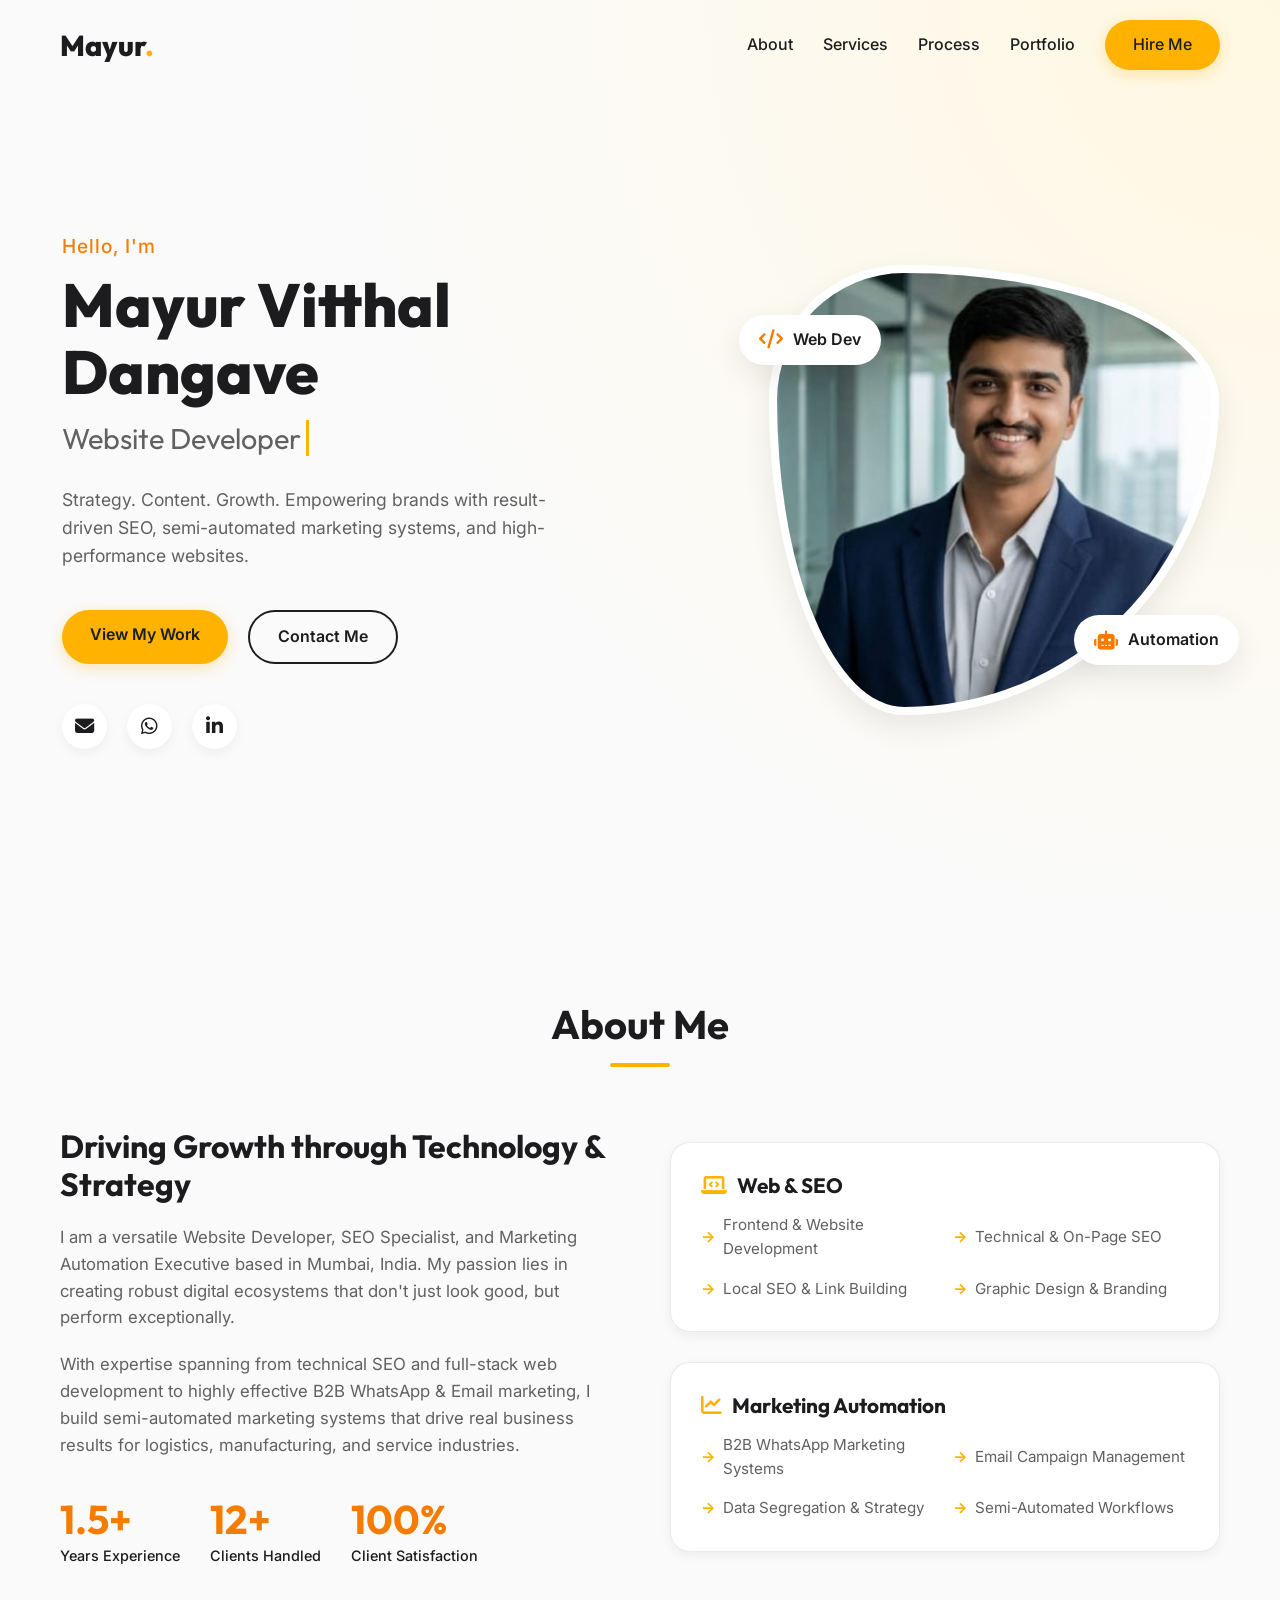
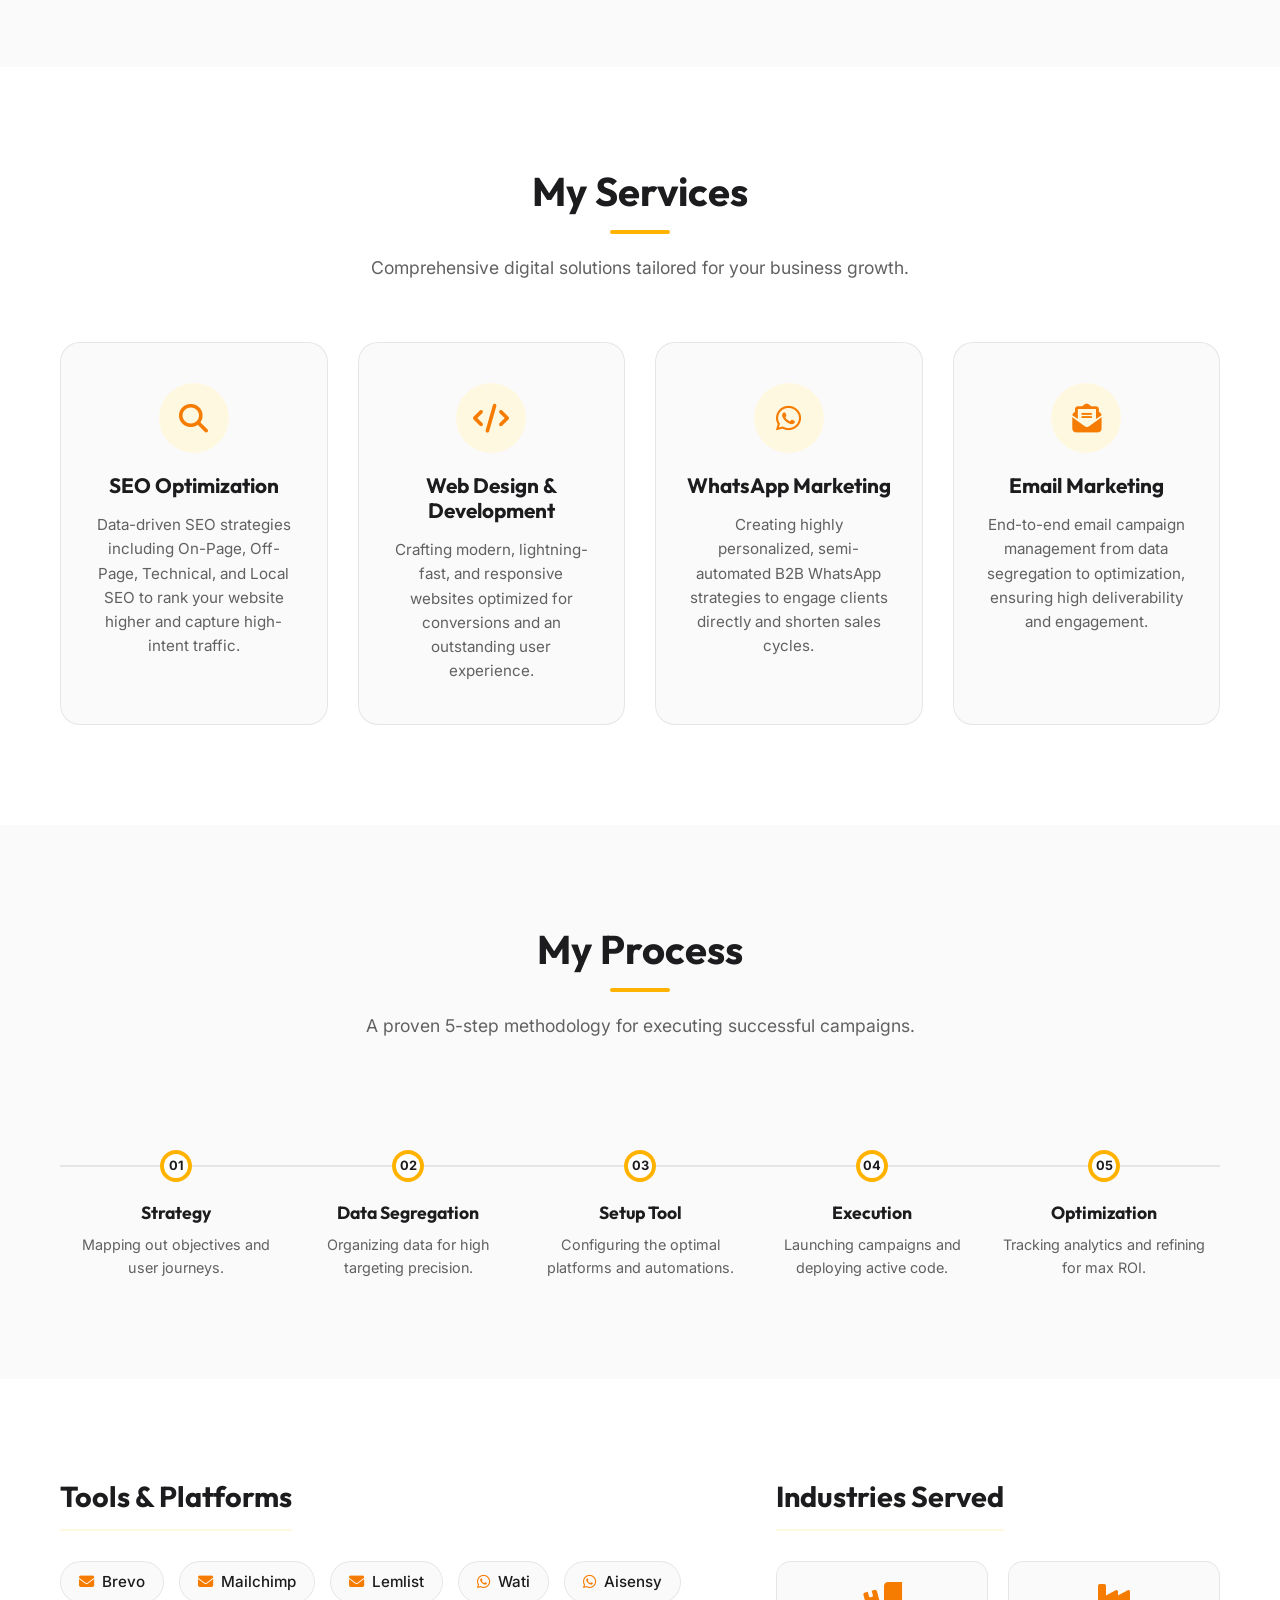
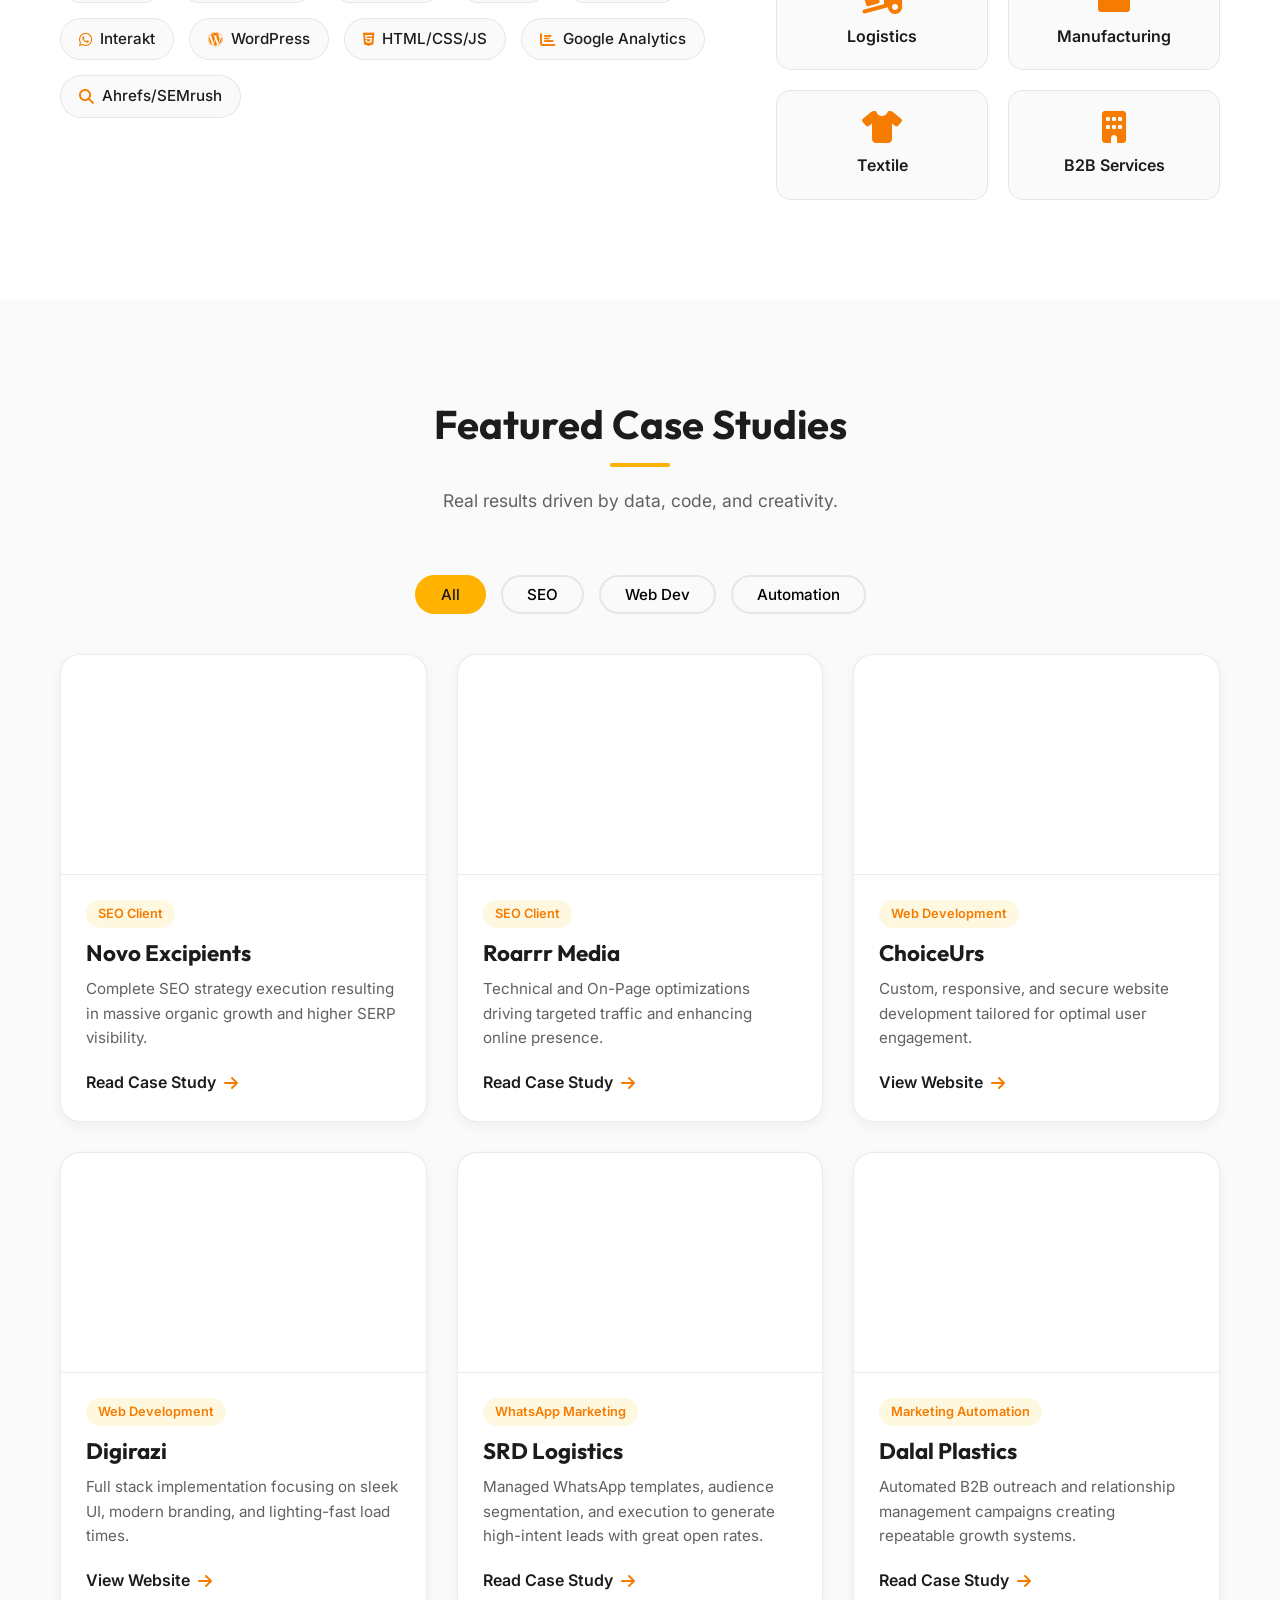
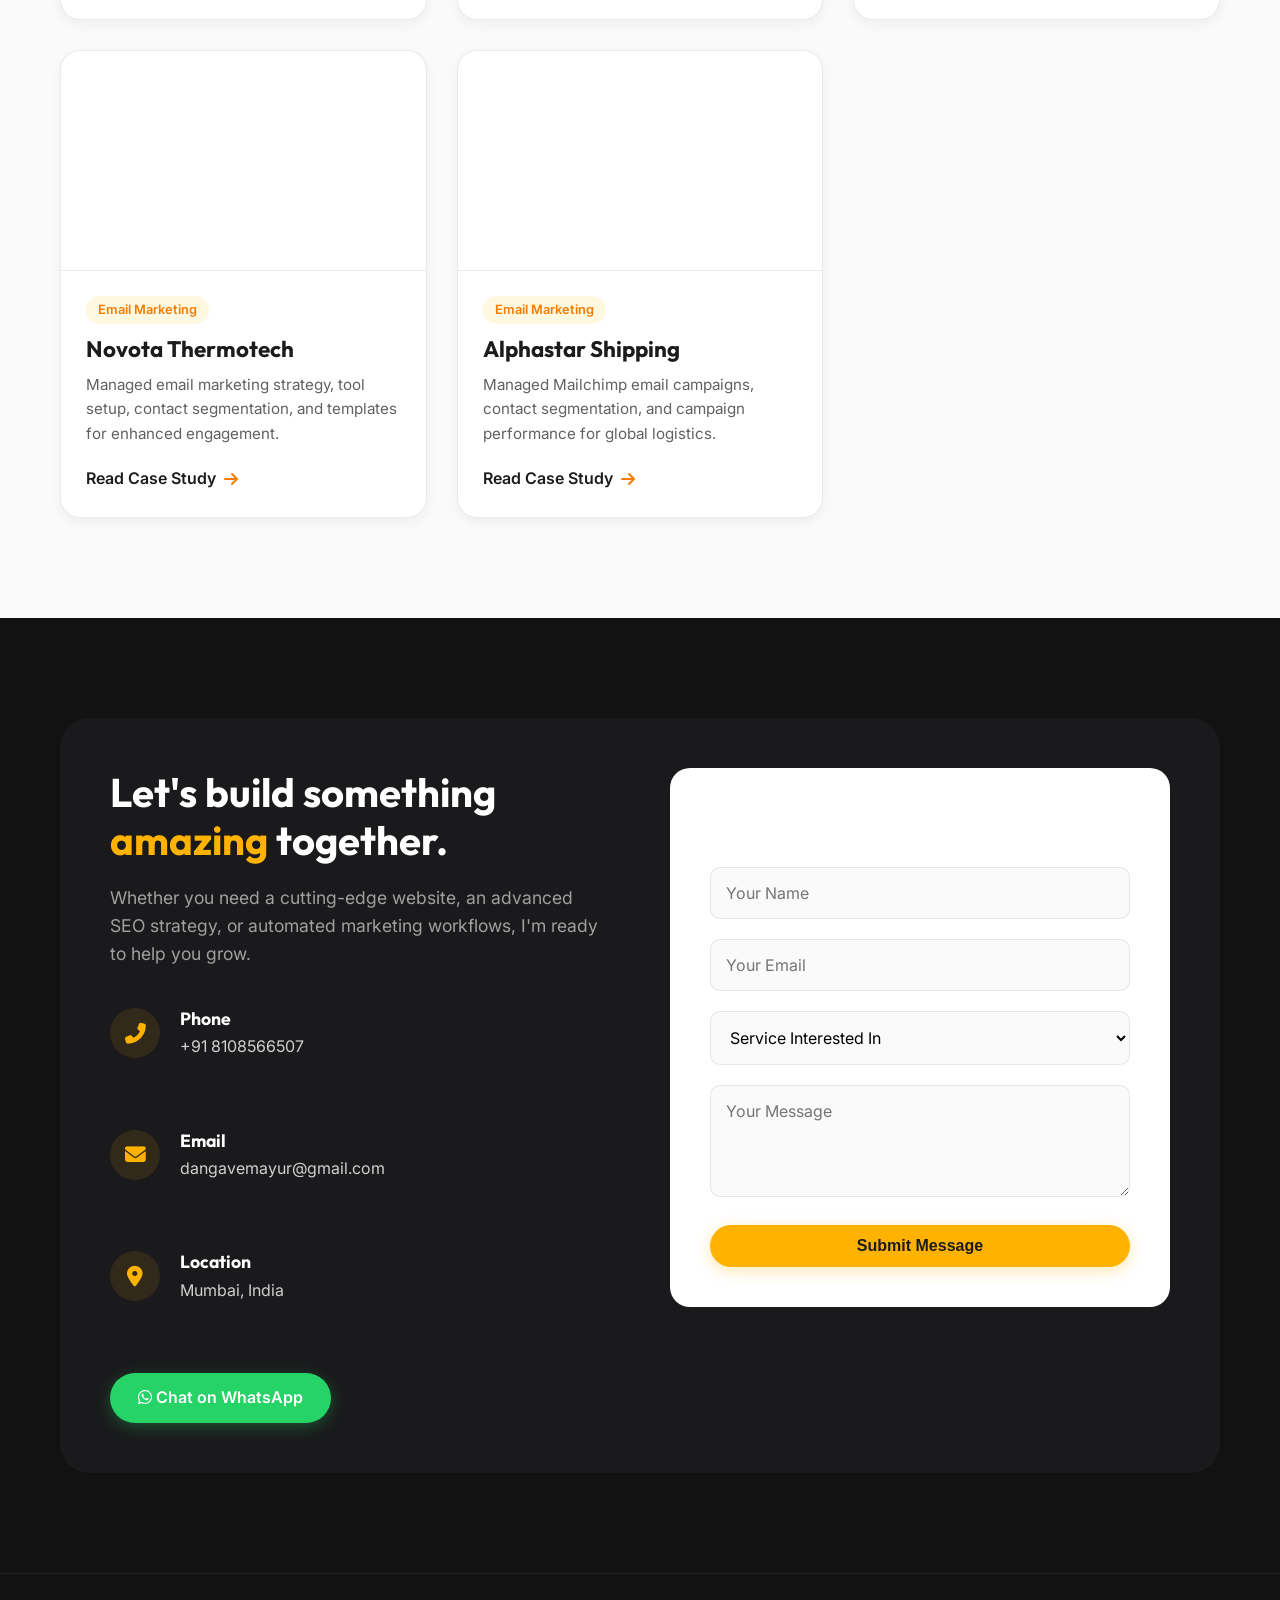
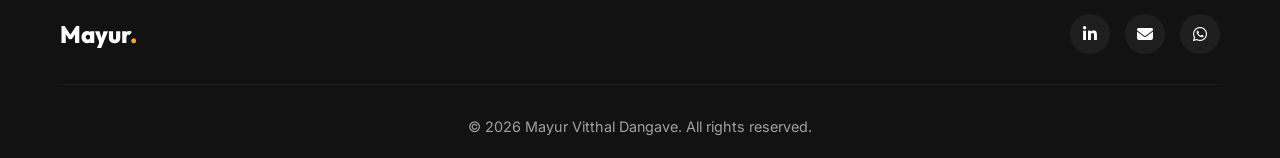
==== index.html @ d873fc13 "Add files via upload" ====
<!DOCTYPE html>
<html lang="en">

<head>
    <meta charset="UTF-8">
    <meta name="viewport" content="width=device-width, initial-scale=1.0">
    <title>Mayur Vitthal Dangave | Portfolio</title>
    <meta name="description" content="Website Developer, SEO & Marketing Automation Specialist based in India.">
    <!-- Google Fonts -->
    <link rel="preconnect" href="https://fonts.googleapis.com">
    <link rel="preconnect" href="https://fonts.gstatic.com" crossorigin>
    <link
        href="https://fonts.googleapis.com/css2?family=Inter:wght@300;400;500;600;700&family=Outfit:wght@400;600;800&display=swap"
        rel="stylesheet">
    <!-- Font Awesome for Icons -->
    <link rel="stylesheet" href="https://cdnjs.cloudflare.com/ajax/libs/font-awesome/6.4.0/css/all.min.css">
    <link rel="stylesheet" href="style.css">
</head>

<body>
    <!-- Navigation -->
    <nav class="navbar" id="navbar">
        <div class="container nav-content">
            <a href="#" class="logo">Mayur<span>.</span></a>
            <ul class="nav-links">
                <li><a href="#about">About</a></li>
                <li><a href="#services">Services</a></li>
                <li><a href="#process">Process</a></li>
                <li><a href="#portfolio">Portfolio</a></li>
                <li><a href="#contact" class="btn-primary nav-btn">Hire Me</a></li>
            </ul>
            <div class="hamburger">
                <i class="fas fa-bars"></i>
            </div>
        </div>
    </nav>

    <!-- Hero Section -->
    <section class="hero" id="home">
        <div class="container hero-content">
            <div class="hero-text reveal">
                <p class="greeting">Hello, I'm</p>
                <h1 class="name">Mayur Vitthal Dangave</h1>
                <h2 class="titles">
                    <span class="typewriter">Website Developer & SEO Specialist</span>
                </h2>
                <p class="tagline">Strategy. Content. Growth. Empowering brands with result-driven SEO, semi-automated
                    marketing systems, and high-performance websites.</p>
                <div class="hero-actions">
                    <a href="#portfolio" class="btn-primary">View My Work</a>
                    <a href="#contact" class="btn-secondary">Contact Me</a>
                </div>
                <div class="social-links">
                    <a href="mailto:dangavemayur@gmail.com"><i class="fas fa-envelope"></i></a>
                    <a href="https://wa.me/918108566507" target="_blank"><i class="fab fa-whatsapp"></i></a>
                    <a href="https://www.linkedin.com/in/mayur-dangave-b585b3267/" target="_blank"><i class="fab fa-linkedin-in"></i></a>
                </div>
            </div>
            <div class="hero-image reveal right">
                <div class="image-wrapper">
                    <!-- Professional placeholder image -->
                    <img src="new-profile.jpg" alt="Mayur Vitthal Dangave" id="profile-img">
                    <div class="floating-badge badge-1">
                        <i class="fas fa-code"></i> Web Dev
                    </div>
                    <div class="floating-badge badge-2">
                        <i class="fas fa-robot"></i> Automation
                    </div>
                </div>
            </div>
        </div>
    </section>

    <!-- About Section -->
    <section class="about section-padding" id="about">
        <div class="container">
            <div class="section-header reveal">
                <h2>About Me</h2>
                <div class="line"></div>
            </div>
            <div class="about-grid">
                <div class="about-text reveal">
                    <h3>Driving Growth through Technology & Strategy</h3>
                    <p>I am a versatile Website Developer, SEO Specialist, and Marketing Automation Executive based in
                        Mumbai, India. My passion lies in creating robust digital ecosystems that don't just look good,
                        but perform exceptionally.</p>
                    <p>With expertise spanning from technical SEO and full-stack web development to highly effective B2B
                        WhatsApp & Email marketing, I build semi-automated marketing systems that drive real business
                        results for logistics, manufacturing, and service industries.</p>
                    <div class="stats-container">
                        <div class="stat-box">
                            <h4>1.5+</h4>
                            <p>Years Experience</p>
                        </div>
                        <div class="stat-box">
                            <h4>12+</h4>
                            <p>Clients Handled</p>
                        </div>
                        <div class="stat-box">
                            <h4>100%</h4>
                            <p>Client Satisfaction</p>
                        </div>
                    </div>
                </div>
                <div class="about-skills reveal right">
                    <div class="skill-category">
                        <h4><i class="fas fa-laptop-code"></i> Web & SEO</h4>
                        <ul>
                            <li>Frontend & Website Development</li>
                            <li>Technical & On-Page SEO</li>
                            <li>Local SEO & Link Building</li>
                            <li>Graphic Design & Branding</li>
                        </ul>
                    </div>
                    <div class="skill-category">
                        <h4><i class="fas fa-chart-line"></i> Marketing Automation</h4>
                        <ul>
                            <li>B2B WhatsApp Marketing Systems</li>
                            <li>Email Campaign Management</li>
                            <li>Data Segregation & Strategy</li>
                            <li>Semi-Automated Workflows</li>
                        </ul>
                    </div>
                </div>
            </div>
        </div>
    </section>

    <!-- Services Section -->
    <section class="services section-padding bg-light" id="services">
        <div class="container">
            <div class="section-header reveal">
                <h2>My Services</h2>
                <div class="line"></div>
                <p>Comprehensive digital solutions tailored for your business growth.</p>
            </div>
            <div class="services-grid">
                <!-- Service 1 -->
                <div class="service-card reveal">
                    <div class="icon"><i class="fas fa-search"></i></div>
                    <h3>SEO Optimization</h3>
                    <p>Data-driven SEO strategies including On-Page, Off-Page, Technical, and Local SEO to rank your
                        website higher and capture high-intent traffic.</p>
                </div>
                <!-- Service 2 -->
                <div class="service-card reveal">
                    <div class="icon"><i class="fas fa-code"></i></div>
                    <h3>Web Design & Development</h3>
                    <p>Crafting modern, lightning-fast, and responsive websites optimized for conversions and an
                        outstanding user experience.</p>
                </div>
                <!-- Service 3 -->
                <div class="service-card reveal">
                    <div class="icon"><i class="fab fa-whatsapp"></i></div>
                    <h3>WhatsApp Marketing</h3>
                    <p>Creating highly personalized, semi-automated B2B WhatsApp strategies to engage clients directly
                        and shorten sales cycles.</p>
                </div>
                <!-- Service 4 -->
                <div class="service-card reveal">
                    <div class="icon"><i class="fas fa-envelope-open-text"></i></div>
                    <h3>Email Marketing</h3>
                    <p>End-to-end email campaign management from data segregation to optimization, ensuring high
                        deliverability and engagement.</p>
                </div>
            </div>
        </div>
    </section>

    <!-- Process Section -->
    <section class="process section-padding" id="process">
        <div class="container">
            <div class="section-header reveal">
                <h2>My Process</h2>
                <div class="line"></div>
                <p>A proven 5-step methodology for executing successful campaigns.</p>
            </div>
            <div class="timeline hide-mobile">
                <div class="timeline-step reveal">
                    <div class="step-num">01</div>
                    <h4>Strategy</h4>
                    <p>Mapping out objectives and user journeys.</p>
                </div>
                <div class="timeline-step reveal delay-1">
                    <div class="step-num">02</div>
                    <h4>Data Segregation</h4>
                    <p>Organizing data for high targeting precision.</p>
                </div>
                <div class="timeline-step reveal delay-2">
                    <div class="step-num">03</div>
                    <h4>Setup Tool</h4>
                    <p>Configuring the optimal platforms and automations.</p>
                </div>
                <div class="timeline-step reveal delay-3">
                    <div class="step-num">04</div>
                    <h4>Execution</h4>
                    <p>Launching campaigns and deploying active code.</p>
                </div>
                <div class="timeline-step reveal delay-4">
                    <div class="step-num">05</div>
                    <h4>Optimization</h4>
                    <p>Tracking analytics and refining for max ROI.</p>
                </div>
            </div>
        </div>
    </section>

    <!-- Tools & Industries Section -->
    <section class="tools-industries section-padding bg-light" id="tools">
        <div class="container">
            <div class="tools-split reveal">
                <div class="tools-section">
                    <h3>Tools & Platforms</h3>
                    <div class="pill-grid">
                        <span class="pill"><i class="fas fa-envelope"></i> Brevo</span>
                        <span class="pill"><i class="fas fa-envelope"></i> Mailchimp</span>
                        <span class="pill"><i class="fas fa-envelope"></i> Lemlist</span>
                        <span class="pill"><i class="fab fa-whatsapp"></i> Wati</span>
                        <span class="pill"><i class="fab fa-whatsapp"></i> Aisensy</span>
                        <span class="pill"><i class="fab fa-whatsapp"></i> Interakt</span>
                        <span class="pill"><i class="fab fa-wordpress"></i> WordPress</span>
                        <span class="pill"><i class="fab fa-html5"></i> HTML/CSS/JS</span>
                        <span class="pill"><i class="fas fa-chart-bar"></i> Google Analytics</span>
                        <span class="pill"><i class="fas fa-search"></i> Ahrefs/SEMrush</span>
                    </div>
                </div>
                <div class="industries-section">
                    <h3>Industries Served</h3>
                    <div class="icon-grid">
                        <div class="industry-item">
                            <i class="fas fa-truck-loading"></i>
                            <span>Logistics</span>
                        </div>
                        <div class="industry-item">
                            <i class="fas fa-industry"></i>
                            <span>Manufacturing</span>
                        </div>
                        <div class="industry-item">
                            <i class="fas fa-tshirt"></i>
                            <span>Textile</span>
                        </div>
                        <div class="industry-item">
                            <i class="fas fa-building"></i>
                            <span>B2B Services</span>
                        </div>
                    </div>
                </div>
            </div>
        </div>
    </section>

    <!-- Portfolio / Case Studies Section -->
    <section class="portfolio section-padding" id="portfolio">
        <div class="container">
            <div class="section-header reveal">
                <h2>Featured Case Studies</h2>
                <div class="line"></div>
                <p>Real results driven by data, code, and creativity.</p>
            </div>

            <div class="portfolio-filters reveal">
                <button class="filter-btn active" data-filter="all">All</button>
                <button class="filter-btn" data-filter="seo">SEO</button>
                <button class="filter-btn" data-filter="web">Web Dev</button>
                <button class="filter-btn" data-filter="automation">Automation</button>
            </div>

            <div class="portfolio-grid">
                <!-- SEO Item 1 -->
                <div class="portfolio-card reveal" data-category="seo">
                    <div class="card-img"
                        style="background-image: url('https://images.unsplash.com/photo-1460925895917-afdab827c52f?auto=format&fit=crop&q=80&w=600');">
                    </div>
                    <div class="card-content">
                        <span class="category-tag">SEO Client</span>
                        <h3>Novo Excipients</h3>
                        <p>Complete SEO strategy execution resulting in massive organic growth and higher SERP
                            visibility.</p>
                        <a href="https://drive.google.com/file/d/1RuVeisijS0Bei1zFTXB7YdVnc6JuKR0A/view?usp=sharing" target="_blank" class="read-more">Read Case Study <i class="fas fa-arrow-right"></i></a>
                    </div>
                </div>
                <!-- SEO Item 2 -->
                <div class="portfolio-card reveal" data-category="seo">
                    <div class="card-img"
                        style="background-image: url('https://images.unsplash.com/photo-1551288049-bebda4e38f71?auto=format&fit=crop&q=80&w=600');">
                    </div>
                    <div class="card-content">
                        <span class="category-tag">SEO Client</span>
                        <h3>Roarrr Media</h3>
                        <p>Technical and On-Page optimizations driving targeted traffic and enhancing online presence.
                        </p>
                        <a href="https://drive.google.com/file/d/1xRUT85kI1Ep7L4BTmWayl2ag_5UDyhqi/view?usp=sharing" target="_blank" class="read-more">Read Case Study <i class="fas fa-arrow-right"></i></a>
                    </div>
                </div>
                <!-- Web Dev Item 1 -->
                <div class="portfolio-card reveal" data-category="web">
                    <div class="card-img"
                        style="background-image: url('https://images.unsplash.com/photo-1498050108023-c5249f4df085?auto=format&fit=crop&q=80&w=600');">
                    </div>
                    <div class="card-content">
                        <span class="category-tag">Web Development</span>
                        <h3>ChoiceUrs</h3>
                        <p>Custom, responsive, and secure website development tailored for optimal user engagement.</p>
                        <a href="https://choiceursofficial.wixsite.com/my-site-3" target="_blank" class="read-more">View Website <i class="fas fa-arrow-right"></i></a>
                    </div>
                </div>
                <!-- Web Dev Item 2 -->
                <div class="portfolio-card reveal" data-category="web">
                    <div class="card-img"
                        style="background-image: url('https://images.unsplash.com/photo-1547658719-da2b51169166?auto=format&fit=crop&q=80&w=600');">
                    </div>
                    <div class="card-content">
                        <span class="category-tag">Web Development</span>
                        <h3>Digirazi</h3>
                        <p>Full stack implementation focusing on sleek UI, modern branding, and lighting-fast load
                            times.</p>
                        <a href="#" class="read-more">View Website <i class="fas fa-arrow-right"></i></a>
                    </div>
                </div>
                <!-- Automation Item 1 (SRD Logistics) -->
                <div class="portfolio-card reveal" data-category="automation">
                    <div class="card-img"
                        style="background-image: url('https://images.unsplash.com/photo-1519003722824-194d4455a60c?auto=format&fit=crop&q=80&w=600');">
                    </div>
                    <div class="card-content">
                        <span class="category-tag">WhatsApp Marketing</span>
                        <h3>SRD Logistics</h3>
                        <p>Managed WhatsApp templates, audience segmentation, and execution to generate high-intent leads with great open rates.</p>
                        <a href="srd-logistics.html" class="read-more">Read Case Study <i class="fas fa-arrow-right"></i></a>
                    </div>
                </div>

                <!-- Automation Item 2 (Dalal Plastics) -->
                <div class="portfolio-card reveal" data-category="automation">
                    <div class="card-img"
                        style="background-image: url('https://images.unsplash.com/photo-1581244277943-fe4a9c777189?auto=format&fit=crop&q=80&w=600');">
                    </div>
                    <div class="card-content">
                        <span class="category-tag">Marketing Automation</span>
                        <h3>Dalal Plastics</h3>
                        <p>Automated B2B outreach and relationship management campaigns creating repeatable growth systems.</p>
                        <a href="dalal-plastics.html" class="read-more">Read Case Study <i class="fas fa-arrow-right"></i></a>
                    </div>
                </div>

                <!-- Automation Item 3 (Novota Thermotech) -->
                <div class="portfolio-card reveal" data-category="automation">
                    <div class="card-img"
                        style="background-image: url('https://images.unsplash.com/photo-1581091226825-a6a2a5aee158?auto=format&fit=crop&q=80&w=600');">
                    </div>
                    <div class="card-content">
                        <span class="category-tag">Email Marketing</span>
                        <h3>Novota Thermotech</h3>
                        <p>Managed email marketing strategy, tool setup, contact segmentation, and templates for enhanced engagement.</p>
                        <a href="novota-thermotech.html" class="read-more">Read Case Study <i class="fas fa-arrow-right"></i></a>
                    </div>
                </div>

                <!-- Automation Item 4 (Alphastar Shipping) -->
                <div class="portfolio-card reveal" data-category="automation">
                    <div class="card-img"
                        style="background-image: url('https://images.unsplash.com/photo-1578575437130-527eed3abbec?auto=format&fit=crop&q=80&w=600');">
                    </div>
                    <div class="card-content">
                        <span class="category-tag">Email Marketing</span>
                        <h3>Alphastar Shipping</h3>
                        <p>Managed Mailchimp email campaigns, contact segmentation, and campaign performance for global logistics.</p>
                        <a href="alphastar-shipping.html" class="read-more">Read Case Study <i class="fas fa-arrow-right"></i></a>
                    </div>
                </div>
            </div>
        </div>
    </section>

    <!-- Contact Section -->
    <section class="contact section-padding bg-dark" id="contact">
        <div class="container">
            <div class="contact-wrapper reveal">
                <div class="contact-info">
                    <h2>Let's build something <span class="highlight">amazing</span> together.</h2>
                    <p>Whether you need a cutting-edge website, an advanced SEO strategy, or automated marketing
                        workflows, I'm ready to help you grow.</p>

                    <div class="contact-details">
                        <div class="contact-item">
                            <i class="fas fa-phone-alt"></i>
                            <div>
                                <h4>Phone</h4>
                                <p><a href="tel:+918108566507">+91 8108566507</a></p>
                            </div>
                        </div>
                        <div class="contact-item">
                            <i class="fas fa-envelope"></i>
                            <div>
                                <h4>Email</h4>
                                <p><a href="mailto:dangavemayur@gmail.com">dangavemayur@gmail.com</a></p>
                            </div>
                        </div>
                        <div class="contact-item">
                            <i class="fas fa-map-marker-alt"></i>
                            <div>
                                <h4>Location</h4>
                                <p>Mumbai, India</p>
                            </div>
                        </div>
                    </div>

                    <div class="cta-buttons mt-4">
                        <a href="https://wa.me/918108566507" target="_blank" class="btn-primary whatsapp-btn">
                            <i class="fab fa-whatsapp"></i> Chat on WhatsApp
                        </a>
                    </div>
                </div>

                <div class="contact-form-container">
                    <form class="contact-form" id="contactForm">
                        <div id="thankYouMessage" style="display: none; background: #e8f5e9; color: #2e7d32; padding: 15px; border-radius: 8px; margin-bottom: 20px; text-align: center; border: 1px solid #c8e6c9; font-weight: 500;">
                            <i class="fas fa-check-circle"></i> Thank you! Your message has been sent successfully.
                        </div>
                        <h3>Send a Message</h3>
                        <div class="form-group">
                            <input type="text" id="waName" placeholder="Your Name" required>
                        </div>
                        <div class="form-group">
                            <input type="email" id="waEmail" placeholder="Your Email" required>
                        </div>
                        <div class="form-group">
                            <select id="waService" required>
                                <option value="" disabled selected>Service Interested In</option>
                                <option value="web">Web Development</option>
                                <option value="seo">SEO Optimization</option>
                                <option value="automation">Marketing Automation</option>
                                <option value="other">Other / Consultation</option>
                            </select>
                        </div>
                        <div class="form-group">
                            <textarea rows="4" id="waMessage" placeholder="Your Message" required></textarea>
                        </div>
                        <button type="submit" class="btn-primary" style="width: 100%;">Submit Message</button>
                    </form>

                    <script>
                        const contactForm = document.getElementById('contactForm');
                        contactForm.addEventListener('submit', function(e) {
                            e.preventDefault(); // Prevent page reload
                            
                            // Visual button feedback
                            const btn = contactForm.querySelector('button');
                            btn.innerHTML = 'Sending...';
                            btn.disabled = true;

                            // Send data SILENTLY to Email using fetch AJAX
                            fetch("https://formsubmit.co/ajax/mdangave@gmail.com", {
                                method: "POST",
                                headers: { 
                                    'Content-Type': 'application/json',
                                    'Accept': 'application/json'
                                },
                                body: JSON.stringify({
                                    Name: document.getElementById('waName').value,
                                    Email: document.getElementById('waEmail').value,
                                    Service: document.getElementById('waService').value,
                                    Message: document.getElementById('waMessage').value,
                                    _subject: "New Inquiry from Portfolio Website!",
                                    _captcha: "false" 
                                })
                            })
                            .then(response => {
                                // Once the request hits FormSubmit, we reset the form immediately
                                // This prevents any JSON parsing errors from freezing the button
                                document.getElementById('thankYouMessage').style.display = 'block';
                                
                                contactForm.reset();
                                btn.innerHTML = 'Submit Message';
                                btn.disabled = false;
                                
                                // Hide the thank you message after a few seconds
                                setTimeout(() => {
                                    document.getElementById('thankYouMessage').style.display = 'none';
                                }, 8000);
                            })
                            .catch(error => {
                                console.error("Error sending message:", error);
                                // Fallback just in case
                                document.getElementById('thankYouMessage').style.display = 'block';
                                contactForm.reset();
                                btn.innerHTML = 'Submit Message';
                                btn.disabled = false;
                            });
                        });
                    </script>
                </div>
            </div>
        </div>
    </section>

    <!-- Footer -->
    <footer>
        <div class="container">
            <div class="footer-content">
                <div class="footer-logo">Mayur<span>.</span></div>
                <div class="footer-socials">
                    <a href="https://www.linkedin.com/in/mayur-dangave-b585b3267/" target="_blank"><i class="fab fa-linkedin-in"></i></a>
                    <a href="mailto:dangavemayur@gmail.com"><i class="fas fa-envelope"></i></a>
                    <a href="https://wa.me/918108566507"><i class="fab fa-whatsapp"></i></a>
                </div>
            </div>
            <div class="footer-bottom">
                <p>&copy; <span id="year"></span> Mayur Vitthal Dangave. All rights reserved.</p>
            </div>
        </div>
    </footer>

    <script src="script.js"></script>
</body>

</html>
---- style.css ----
/* Google Fonts & Reset */
:root {
    --primary: #FFB300; /* Warm Amber */
    --primary-dark: #F57C00;
    --primary-light: #FFF8E1;
    --bg-color: #FAFAFA; /* Off-white */
    --surface: #FFFFFF;
    --text-main: #1C1C1E; /* Charcoal */
    --text-muted: #616161;
    --border: rgba(0,0,0,0.08);
    --shadow-sm: 0 4px 12px rgba(0, 0, 0, 0.05);
    --shadow-md: 0 12px 30px rgba(0, 0, 0, 0.08);
    --transition: all 0.3s cubic-bezier(0.25, 0.8, 0.25, 1);
    --font-heading: 'Outfit', sans-serif;
    --font-body: 'Inter', sans-serif;
}

html {
    scroll-behavior: smooth;
}

* {
    margin: 0;
    padding: 0;
    box-sizing: border-box;
}

body {
    font-family: var(--font-body);
    background-color: var(--bg-color);
    color: var(--text-main);
    line-height: 1.6;
    overflow-x: hidden;
}

h1, h2, h3, h4, h5, h6 {
    font-family: var(--font-heading);
    font-weight: 700;
    color: var(--text-main);
    line-height: 1.2;
}

a {
    text-decoration: none;
    color: inherit;
    transition: var(--transition);
}

ul {
    list-style: none;
}

.container {
    max-width: 1200px;
    margin: 0 auto;
    padding: 0 20px;
}

.section-padding {
    padding: 100px 0;
}

.bg-light {
    background-color: var(--surface);
}

.bg-dark {
    background-color: #121212;
    color: #FFFFFF;
}

.bg-dark h2, .bg-dark h3, .bg-dark h4 {
    color: #FFFFFF;
}

.highlight {
    color: var(--primary);
}

/* Buttons */
.btn-primary, .btn-secondary {
    display: inline-block;
    padding: 12px 28px;
    border-radius: 50px;
    font-weight: 600;
    font-size: 1rem;
    cursor: pointer;
    transition: var(--transition);
    border: none;
    text-align: center;
}

.btn-primary {
    background-color: var(--primary);
    color: #1C1C1E;
    box-shadow: 0 4px 15px rgba(255, 179, 0, 0.3);
}

.btn-primary:hover {
    background-color: var(--primary-dark);
    transform: translateY(-2px);
    box-shadow: 0 6px 20px rgba(255, 179, 0, 0.4);
}

.btn-secondary {
    background-color: transparent;
    color: var(--text-main);
    border: 2px solid var(--text-main);
}

.btn-secondary:hover {
    background-color: var(--text-main);
    color: var(--surface);
}

/* Section Header */
.section-header {
    text-align: center;
    margin-bottom: 60px;
}

.section-header h2 {
    font-size: 2.5rem;
    margin-bottom: 15px;
}

.section-header .line {
    width: 60px;
    height: 4px;
    background-color: var(--primary);
    margin: 0 auto 20px;
    border-radius: 2px;
}

.section-header p {
    color: var(--text-muted);
    font-size: 1.1rem;
    max-width: 600px;
    margin: 0 auto;
}

/* Navigation */
.navbar {
    position: fixed;
    top: 0;
    left: 0;
    width: 100%;
    padding: 20px 0;
    z-index: 1000;
    transition: var(--transition);
    background: transparent;
}

.navbar.scrolled {
    background: rgba(255, 255, 255, 0.95);
    backdrop-filter: blur(10px);
    padding: 15px 0;
    box-shadow: var(--shadow-sm);
}

.nav-content {
    display: flex;
    justify-content: space-between;
    align-items: center;
}

.logo {
    font-family: var(--font-heading);
    font-size: 1.8rem;
    font-weight: 800;
    color: var(--text-main);
}

.logo span {
    color: var(--primary);
}

.nav-links {
    display: flex;
    align-items: center;
    gap: 30px;
}

.nav-links a {
    font-weight: 500;
    font-size: 1rem;
    color: var(--text-main);
    position: relative;
}

.nav-links a:not(.nav-btn)::after {
    content: '';
    position: absolute;
    width: 0;
    height: 2px;
    bottom: -4px;
    left: 0;
    background-color: var(--primary);
    transition: var(--transition);
}

.nav-links a:not(.nav-btn):hover::after {
    width: 100%;
}

.hamburger {
    display: none;
    font-size: 1.5rem;
    cursor: pointer;
}

/* Hero Section */
.hero {
    min-height: 100vh;
    display: flex;
    align-items: center;
    padding-top: 80px;
    background: radial-gradient(circle at top right, var(--primary-light), var(--bg-color) 60%);
}

.hero-content {
    display: flex;
    align-items: center;
    justify-content: space-between;
    gap: 50px;
}

.hero-text {
    flex: 1;
}

.greeting {
    font-size: 1.2rem;
    font-weight: 500;
    color: var(--primary-dark);
    margin-bottom: 10px;
    letter-spacing: 1px;
}

.name {
    font-size: 3.8rem;
    font-weight: 800;
    line-height: 1.1;
    margin-bottom: 15px;
    color: var(--text-main);
}

.titles {
    font-size: 1.8rem;
    color: var(--text-muted);
    margin-bottom: 25px;
    font-weight: 400;
    height: 40px; 
}

.typewriter {
    border-right: 3px solid var(--primary);
    padding-right: 5px;
    animation: blink 0.75s step-end infinite;
}

@keyframes blink {
    from, to { border-color: transparent }
    50% { border-color: var(--primary); }
}

.tagline {
    font-size: 1.1rem;
    color: var(--text-muted);
    margin-bottom: 40px;
    max-width: 500px;
}

.hero-actions {
    display: flex;
    gap: 20px;
    margin-bottom: 40px;
}

.social-links {
    display: flex;
    gap: 20px;
}

.social-links a {
    display: flex;
    align-items: center;
    justify-content: center;
    width: 45px;
    height: 45px;
    border-radius: 50%;
    background: var(--surface);
    color: var(--text-main);
    font-size: 1.2rem;
    box-shadow: var(--shadow-sm);
}

.social-links a:hover {
    background: var(--primary);
    color: var(--surface);
    transform: translateY(-3px);
}

.hero-image {
    flex: 1;
    display: flex;
    justify-content: flex-end;
}

.image-wrapper {
    position: relative;
    width: 450px;
    height: 450px;
}

.image-wrapper img {
    width: 100%;
    height: 100%;
    object-fit: cover;
    object-position: top center;
    border-radius: 30% 70% 70% 30% / 30% 30% 70% 70%;
    box-shadow: var(--shadow-md);
    border: 8px solid var(--surface);
    animation: morph 8s ease-in-out infinite;
}

@keyframes morph {
    0% { border-radius: 30% 70% 70% 30% / 30% 30% 70% 70%; }
    50% { border-radius: 70% 30% 30% 70% / 70% 70% 30% 30%; }
    100% { border-radius: 30% 70% 70% 30% / 30% 30% 70% 70%; }
}

.floating-badge {
    position: absolute;
    background: var(--surface);
    padding: 12px 20px;
    border-radius: 50px;
    box-shadow: var(--shadow-md);
    font-weight: 600;
    display: flex;
    align-items: center;
    gap: 10px;
    color: var(--text-main);
    animation: float 4s ease-in-out infinite;
}

.floating-badge i {
    color: var(--primary-dark);
    font-size: 1.2rem;
}

.badge-1 {
    top: 50px;
    left: -30px;
}

.badge-2 {
    bottom: 50px;
    right: -20px;
    animation-delay: 2s;
}

@keyframes float {
    0% { transform: translateY(0); }
    50% { transform: translateY(-15px); }
    100% { transform: translateY(0); }
}

/* About Section */
.about-grid {
    display: grid;
    grid-template-columns: 1fr 1fr;
    gap: 60px;
    align-items: center;
}

.about-text h3 {
    font-size: 2rem;
    margin-bottom: 20px;
}

.about-text p {
    color: var(--text-muted);
    margin-bottom: 20px;
    font-size: 1.05rem;
}

.stats-container {
    display: flex;
    gap: 30px;
    margin-top: 40px;
}

.stat-box h4 {
    font-size: 2.5rem;
    color: var(--primary-dark);
    line-height: 1;
    margin-bottom: 5px;
}

.stat-box p {
    font-size: 0.9rem;
    color: var(--text-main);
    font-weight: 500;
    margin: 0;
}

.about-skills {
    display: flex;
    flex-direction: column;
    gap: 30px;
}

.skill-category {
    background: var(--surface);
    padding: 30px;
    border-radius: 20px;
    box-shadow: var(--shadow-sm);
    border: 1px solid var(--border);
}

.skill-category h4 {
    font-size: 1.3rem;
    margin-bottom: 15px;
    display: flex;
    align-items: center;
    gap: 10px;
}

.skill-category h4 i {
    color: var(--primary);
}

.skill-category ul {
    display: grid;
    grid-template-columns: 1fr 1fr;
    gap: 15px;
}

.skill-category li {
    font-size: 0.95rem;
    color: var(--text-muted);
    display: flex;
    align-items: center;
    gap: 8px;
}

.skill-category li::before {
    content: '→';
    color: var(--primary);
    font-weight: bold;
}

/* Services */
.services-grid {
    display: grid;
    grid-template-columns: repeat(auto-fit, minmax(250px, 1fr));
    gap: 30px;
}

.service-card {
    background: var(--bg-color);
    padding: 40px 30px;
    border-radius: 20px;
    text-align: center;
    transition: var(--transition);
    border: 1px solid var(--border);
}

.service-card:hover {
    transform: translateY(-10px);
    box-shadow: var(--shadow-md);
    background: var(--surface);
}

.service-card .icon {
    width: 70px;
    height: 70px;
    background: var(--primary-light);
    color: var(--primary-dark);
    border-radius: 50%;
    display: flex;
    align-items: center;
    justify-content: center;
    font-size: 1.8rem;
    margin: 0 auto 20px;
    transition: var(--transition);
}

.service-card:hover .icon {
    background: var(--primary);
    color: var(--surface);
}

.service-card h3 {
    margin-bottom: 15px;
    font-size: 1.3rem;
}

.service-card p {
    color: var(--text-muted);
    font-size: 0.95rem;
}

/* Process Timeline (Horizontal based) */
.timeline {
    display: flex;
    justify-content: space-between;
    position: relative;
    padding-top: 50px;
}

.timeline::before {
    content: '';
    position: absolute;
    top: 65px;
    left: 0;
    width: 100%;
    height: 2px;
    background: var(--border);
    z-index: 1;
}

.timeline-step {
    flex: 1;
    text-align: center;
    position: relative;
    z-index: 2;
    padding: 0 15px;
}

.step-num {
    width: 32px;
    height: 32px;
    background: var(--surface);
    border: 4px solid var(--primary);
    border-radius: 50%;
    margin: 0 auto 20px;
    display: flex;
    align-items: center;
    justify-content: center;
    font-size: 0.8rem;
    font-weight: 700;
    color: var(--text-main);
    position: relative;
    transition: var(--transition);
}

.timeline-step:hover .step-num {
    background: var(--primary);
    color: var(--surface);
    transform: scale(1.2);
}

.timeline-step h4 {
    font-size: 1.1rem;
    margin-bottom: 10px;
}

.timeline-step p {
    font-size: 0.9rem;
    color: var(--text-muted);
}

/* Tools & Industries */
.tools-split {
    display: grid;
    grid-template-columns: 3fr 2fr;
    gap: 50px;
}

.tools-split h3 {
    font-size: 1.8rem;
    margin-bottom: 30px;
    border-bottom: 2px solid var(--primary-light);
    padding-bottom: 15px;
    display: inline-block;
}

.pill-grid {
    display: flex;
    flex-wrap: wrap;
    gap: 15px;
}

.pill {
    background: var(--bg-color);
    padding: 8px 18px;
    border-radius: 30px;
    font-size: 0.95rem;
    font-weight: 500;
    border: 1px solid var(--border);
    display: flex;
    align-items: center;
    gap: 8px;
    transition: var(--transition);
}

.pill i {
    color: var(--primary-dark);
}

.pill:hover {
    background: var(--primary);
    color: #1C1C1E;
    border-color: var(--primary);
}

.pill:hover i {
    color: #1C1C1E;
}

.icon-grid {
    display: grid;
    grid-template-columns: 1fr 1fr;
    gap: 20px;
}

.industry-item {
    background: var(--bg-color);
    padding: 20px;
    border-radius: 15px;
    text-align: center;
    border: 1px solid var(--border);
    transition: var(--transition);
}

.industry-item:hover {
    box-shadow: var(--shadow-sm);
    transform: translateY(-5px);
    border-color: var(--primary);
}

.industry-item i {
    font-size: 2rem;
    color: var(--primary-dark);
    margin-bottom: 10px;
}

.industry-item span {
    display: block;
    font-weight: 600;
    font-size: 1rem;
}

/* Portfolio Gallery */
.portfolio-filters {
    display: flex;
    justify-content: center;
    flex-wrap: wrap;
    gap: 15px;
    margin-bottom: 40px;
}

.filter-btn {
    background: transparent;
    border: 2px solid var(--border);
    padding: 8px 24px;
    border-radius: 30px;
    font-weight: 500;
    cursor: pointer;
    font-family: var(--font-body);
    font-size: 0.95rem;
    transition: var(--transition);
}

.filter-btn.active, .filter-btn:hover {
    background: var(--primary);
    border-color: var(--primary);
    color: #1C1C1E;
}

.portfolio-grid {
    display: grid;
    grid-template-columns: repeat(auto-fill, minmax(320px, 1fr));
    gap: 30px;
}

.portfolio-card {
    background: var(--surface);
    border-radius: 20px;
    overflow: hidden;
    box-shadow: var(--shadow-sm);
    border: 1px solid var(--border);
    transition: var(--transition);
}

.portfolio-card:hover {
    transform: translateY(-10px);
    box-shadow: var(--shadow-md);
}

.card-img {
    height: 220px;
    background-size: cover;
    background-position: center;
    position: relative;
    border-bottom: 1px solid var(--border);
}

.card-content {
    padding: 25px;
}

.category-tag {
    display: inline-block;
    background: var(--primary-light);
    color: var(--primary-dark);
    padding: 4px 12px;
    border-radius: 20px;
    font-size: 0.8rem;
    font-weight: 600;
    margin-bottom: 12px;
}

.card-content h3 {
    font-size: 1.4rem;
    margin-bottom: 10px;
}

.card-content p {
    color: var(--text-muted);
    font-size: 0.95rem;
    margin-bottom: 20px;
}

.read-more {
    font-weight: 600;
    color: var(--text-main);
    display: flex;
    align-items: center;
    gap: 8px;
}

.read-more i {
    transition: var(--transition);
    color: var(--primary-dark);
}

.read-more:hover i {
    transform: translateX(5px);
}

.portfolio-card.hide {
    display: none;
}

/* Contact */
.contact-wrapper {
    display: grid;
    grid-template-columns: 1fr 1fr;
    gap: 60px;
    background: #1A1A1C;
    padding: 50px;
    border-radius: 30px;
}

.contact-info h2 {
    font-size: 2.5rem;
    margin-bottom: 20px;
}

.contact-info p {
    color: #A0A0A0;
    margin-bottom: 40px;
    font-size: 1.1rem;
}

.contact-item {
    display: flex;
    align-items: flex-start;
    gap: 20px;
    margin-bottom: 30px;
}

.contact-item i {
    width: 50px;
    height: 50px;
    background: rgba(255, 179, 0, 0.1);
    color: var(--primary);
    border-radius: 50%;
    display: flex;
    align-items: center;
    justify-content: center;
    font-size: 1.3rem;
    flex-shrink: 0;
}

.contact-item h4 {
    font-size: 1.1rem;
    margin-bottom: 5px;
}

.contact-item p, .contact-item a {
    color: #D0D0D0;
    font-size: 1rem;
}

.contact-item a:hover {
    color: var(--primary);
}

.whatsapp-btn {
    background: #25D366;
    color: #FFF;
    box-shadow: 0 4px 15px rgba(37, 211, 102, 0.3);
}

.whatsapp-btn:hover {
    background: #1EBE5A;
    box-shadow: 0 6px 20px rgba(37, 211, 102, 0.4);
}

.contact-form {
    background: var(--surface);
    padding: 40px;
    border-radius: 20px;
    color: var(--text-main);
}

.contact-form h3 {
    font-size: 1.8rem;
    margin-bottom: 25px;
}

.form-group {
    margin-bottom: 20px;
}

.form-group input, 
.form-group select, 
.form-group textarea {
    width: 100%;
    padding: 15px;
    border: 1px solid var(--border);
    border-radius: 10px;
    background: var(--bg-color);
    font-family: var(--font-body);
    font-size: 1rem;
    outline: none;
    transition: var(--transition);
}

.form-group input:focus, 
.form-group select:focus, 
.form-group textarea:focus {
    border-color: var(--primary);
    background: var(--surface);
    box-shadow: 0 0 0 3px rgba(255, 179, 0, 0.1);
}

/* Footer */
footer {
    background: #121212;
    padding: 40px 0 20px;
    text-align: center;
    color: #A0A0A0;
    border-top: 1px solid rgba(255,255,255,0.05);
}

.footer-content {
    display: flex;
    justify-content: space-between;
    align-items: center;
    margin-bottom: 30px;
    padding-bottom: 30px;
    border-bottom: 1px solid rgba(255,255,255,0.05);
}

.footer-logo {
    font-family: var(--font-heading);
    font-size: 1.5rem;
    font-weight: 800;
    color: #FFFFFF;
}

.footer-logo span {
    color: var(--primary);
}

.footer-socials {
    display: flex;
    gap: 15px;
}

.footer-socials a {
    width: 40px;
    height: 40px;
    background: rgba(255,255,255,0.05);
    border-radius: 50%;
    display: flex;
    align-items: center;
    justify-content: center;
    color: #FFFFFF;
    transition: var(--transition);
}

.footer-socials a:hover {
    background: var(--primary);
    color: #121212;
    transform: translateY(-3px);
}

.footer-bottom p {
    font-size: 0.9rem;
}

/* Animations */
.reveal {
    opacity: 0;
    transform: translateY(30px);
    transition: all 0.8s ease-out;
}

.reveal.right {
    transform: translateX(30px);
}

.reveal.active {
    opacity: 1;
    transform: translateY(0) translateX(0);
}

.delay-1 { transition-delay: 0.1s; }
.delay-2 { transition-delay: 0.2s; }
.delay-3 { transition-delay: 0.3s; }
.delay-4 { transition-delay: 0.4s; }

/* Responsive */
@media screen and (max-width: 992px) {
    .hero-content, .about-grid, .tools-split {
        flex-direction: column;
        text-align: center;
    }
    
    .hero-text {
        order: 2;
    }
    
    .hero-image {
        order: 1;
        justify-content: center;
    }
    
    .hero-actions, .social-links, .stats-container, .pill-grid {
        justify-content: center;
    }
    
    .about-skills {
        text-align: left;
    }
    
    .hide-mobile {
        display: none;
    }
    
    .contact-wrapper {
        grid-template-columns: 1fr;
        padding: 30px;
    }
}

@media screen and (max-width: 768px) {
    .nav-links {
        position: absolute;
        top: 100%;
        left: 0;
        width: 100%;
        background: var(--surface);
        flex-direction: column;
        padding: 20px 0;
        box-shadow: var(--shadow-md);
        clip-path: circle(0% at top right);
        transition: clip-path 0.5s ease-out;
    }
    
    .nav-links.active {
        clip-path: circle(150% at top right);
    }
    
    .hamburger {
        display: block;
    }
    
    .name {
        font-size: 2.8rem;
    }
    
    .image-wrapper {
        width: 300px;
        height: 300px;
    }
    
    .section-header h2 {
        font-size: 2rem;
    }
    
    .footer-content {
        flex-direction: column;
        gap: 20px;
    }
}
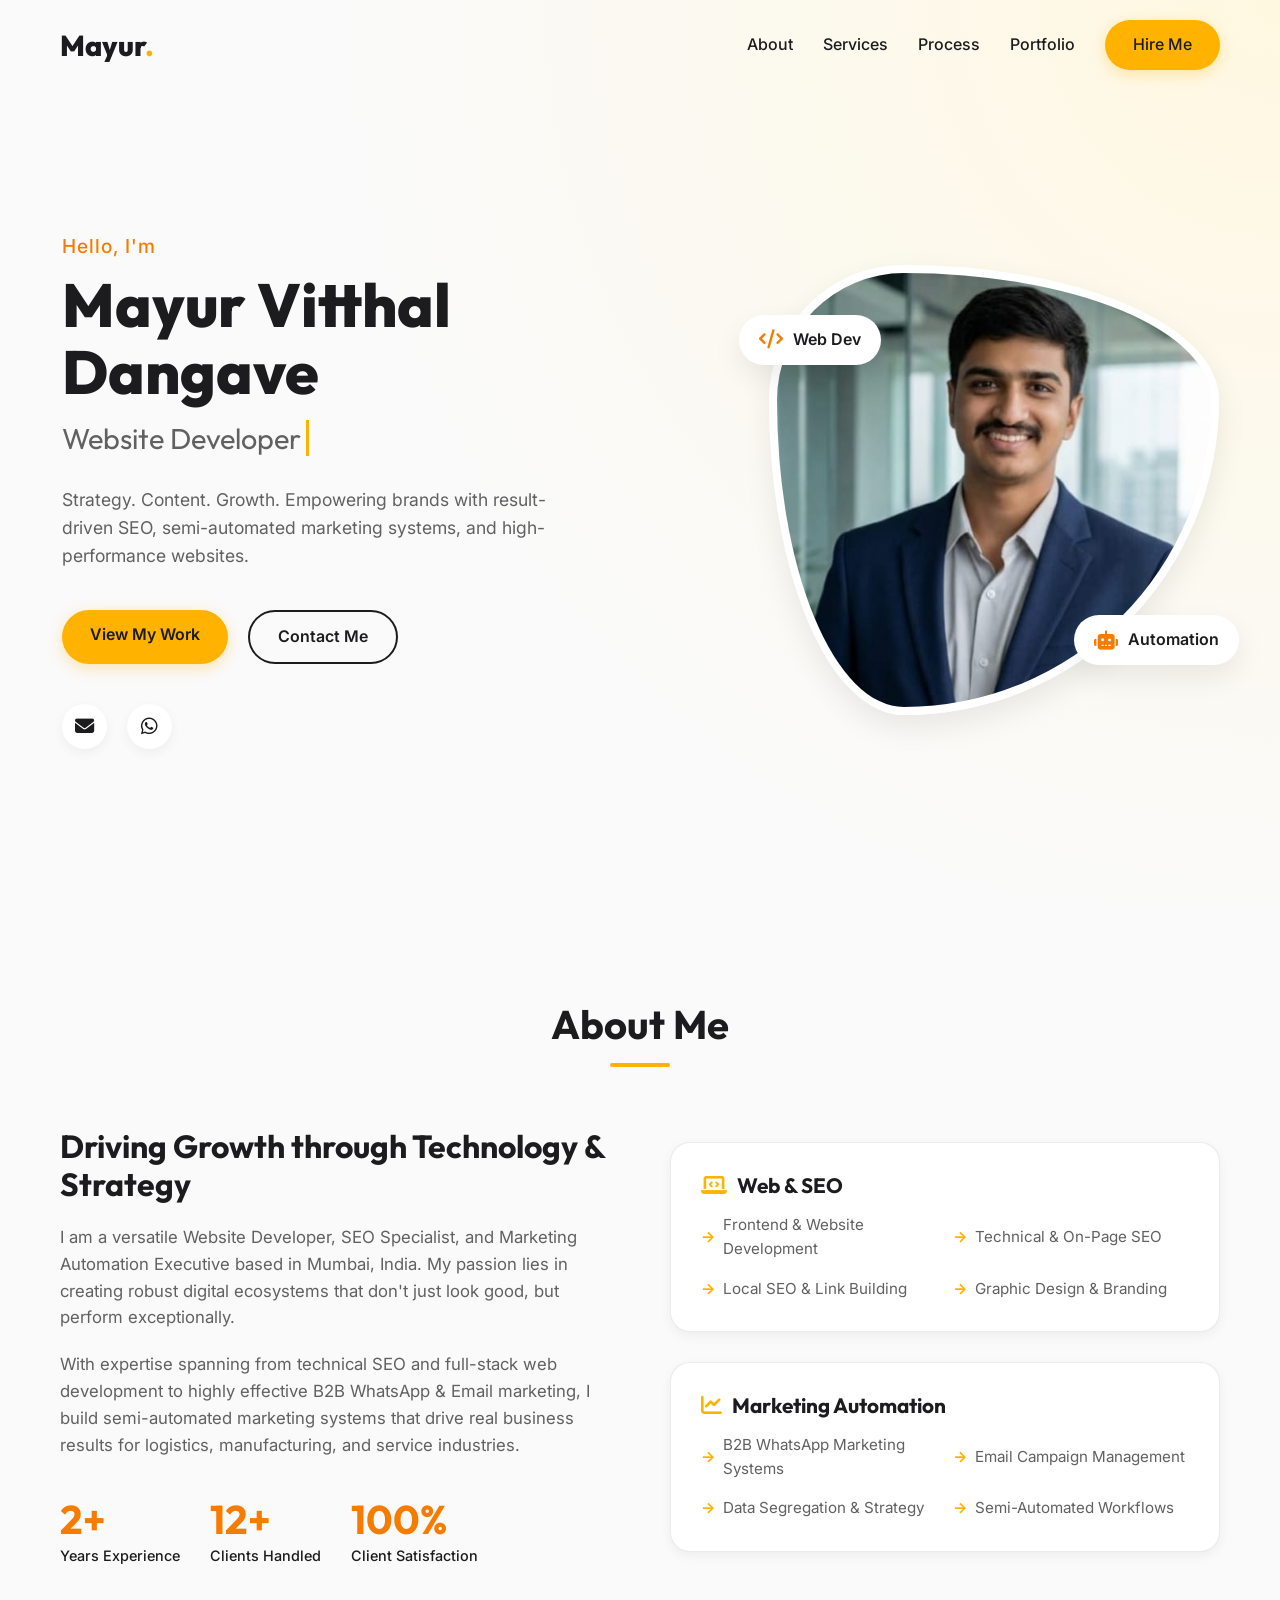
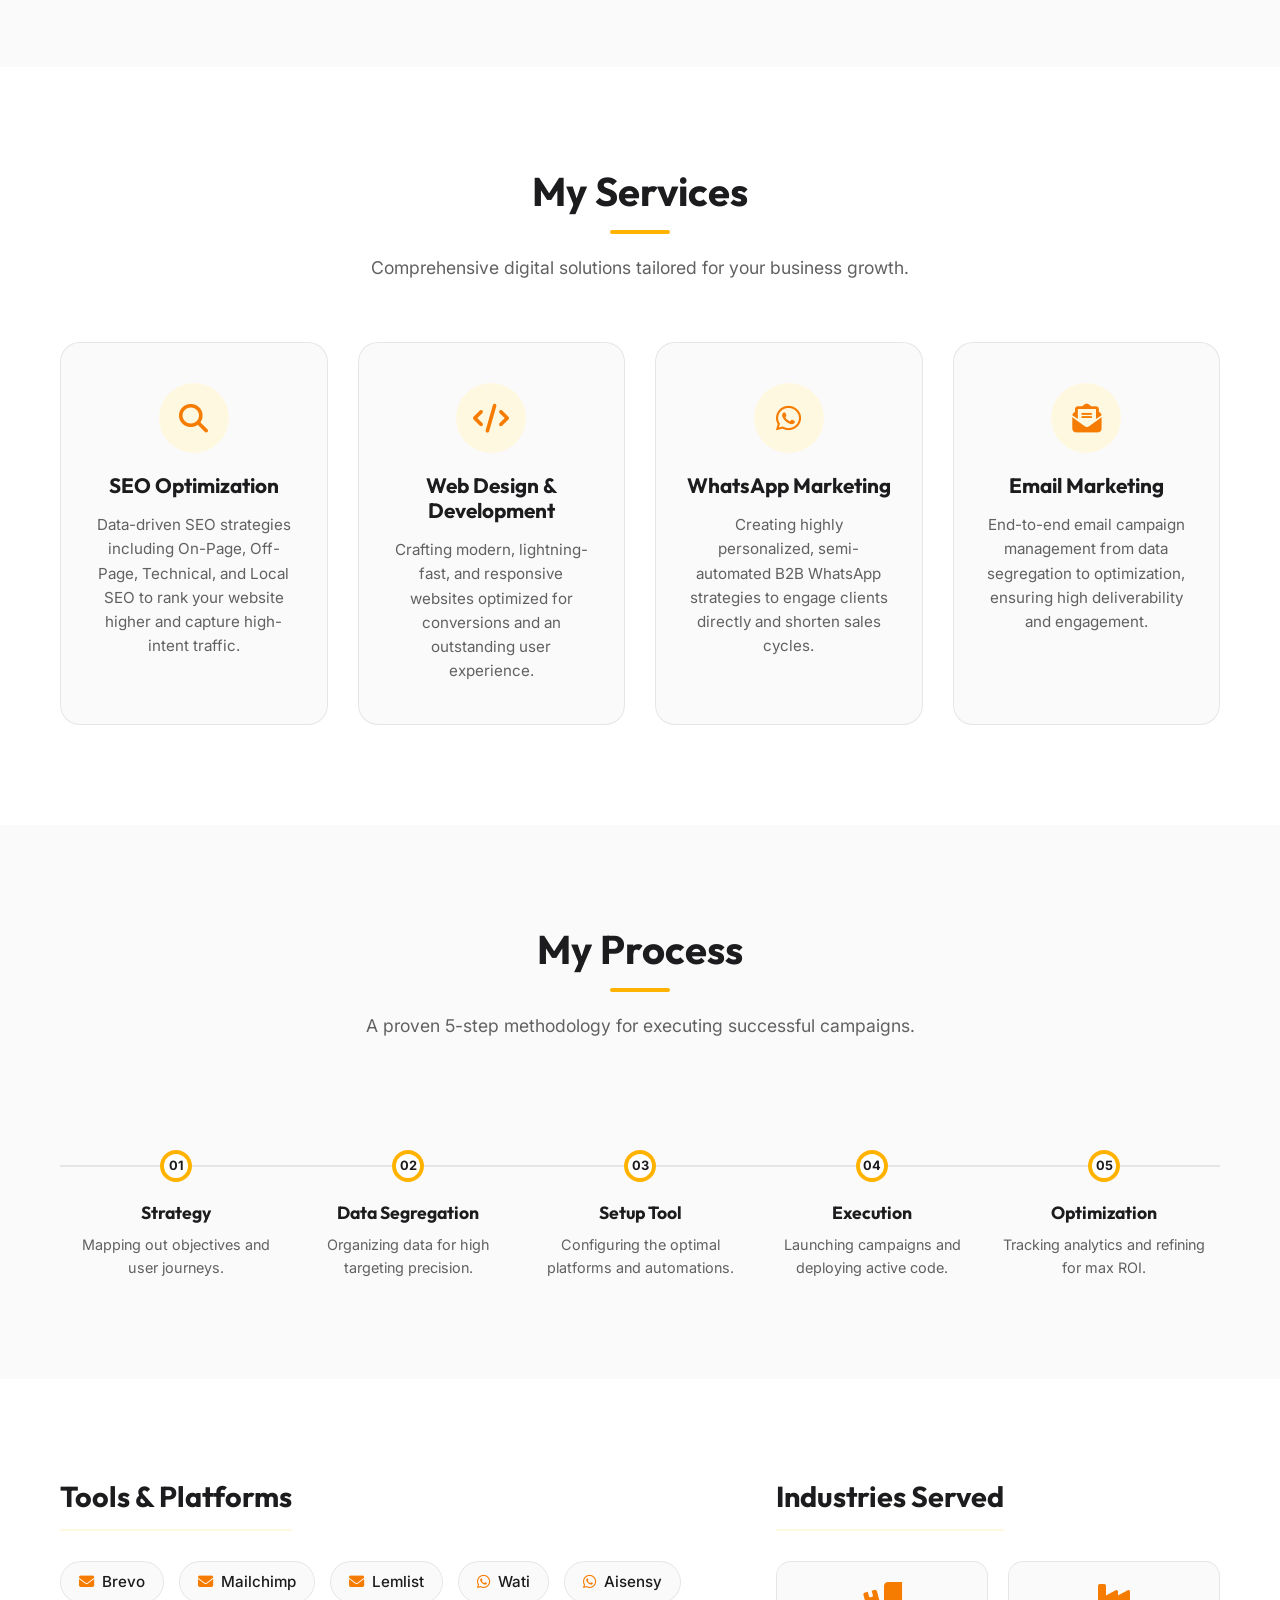
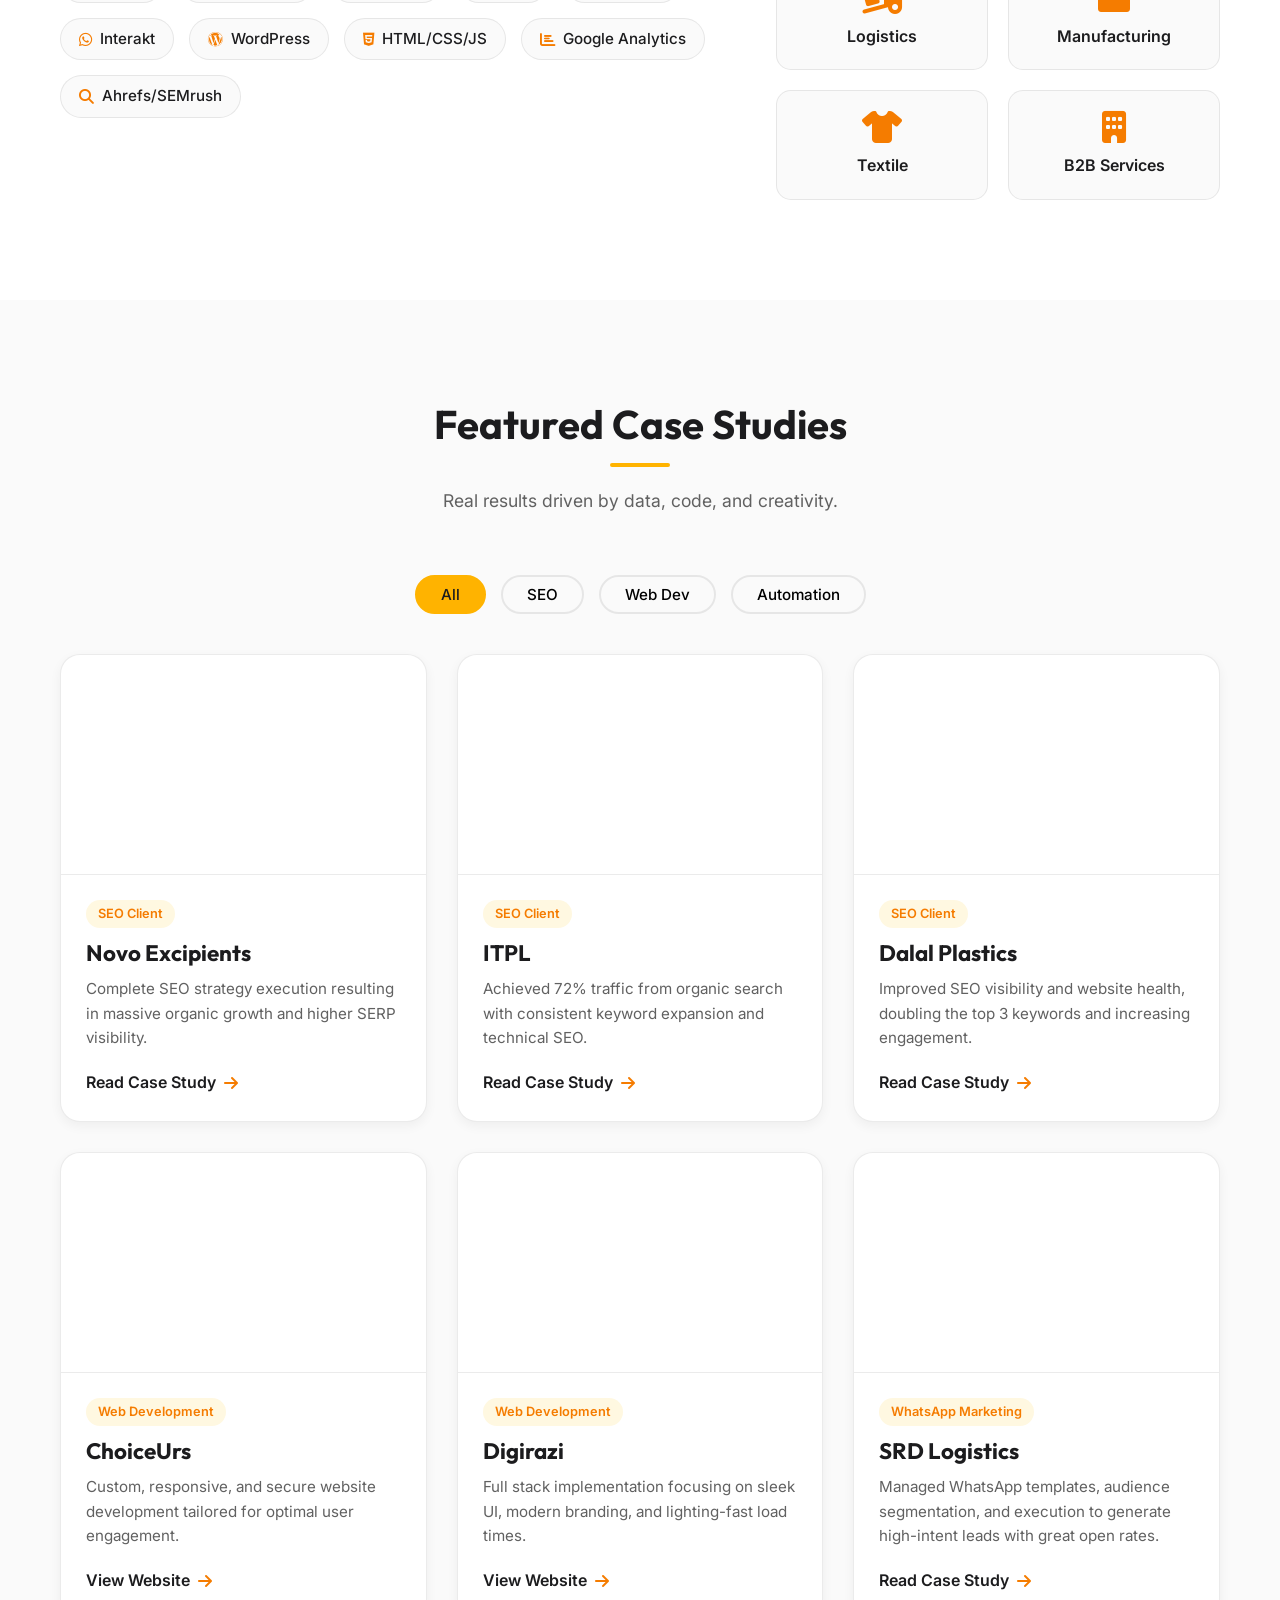
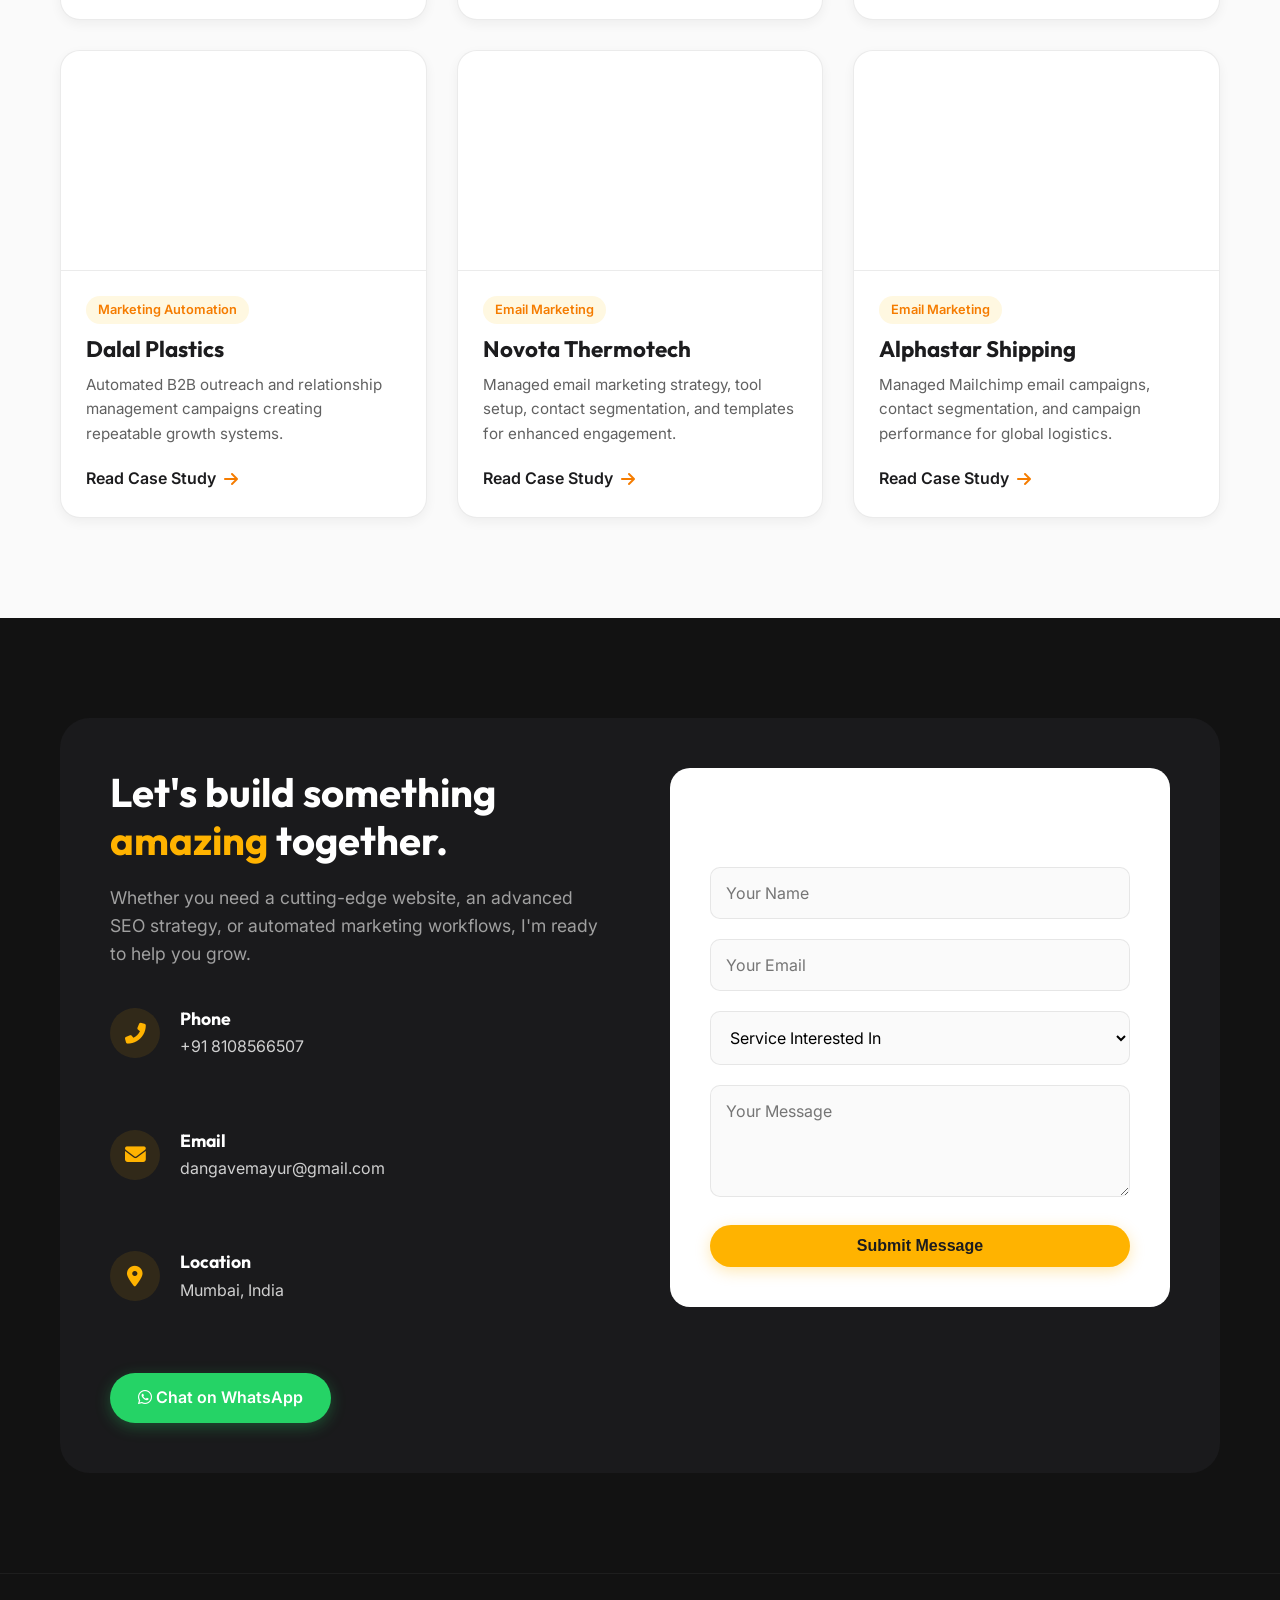
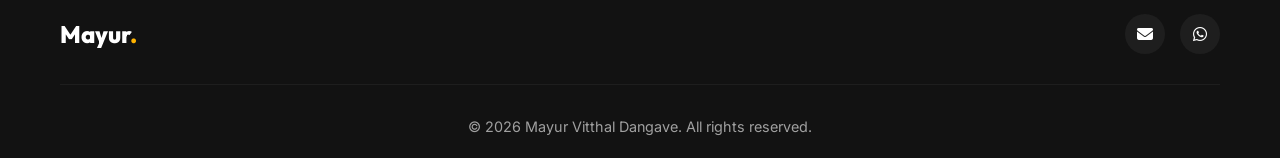
==== commit 876b8bb8: "Add files via upload" ====
--- a/index.html
+++ b/index.html
@@ -53,7 +53,6 @@
                 <div class="social-links">
                     <a href="mailto:dangavemayur@gmail.com"><i class="fas fa-envelope"></i></a>
                     <a href="https://wa.me/918108566507" target="_blank"><i class="fab fa-whatsapp"></i></a>
-                    <a href="https://www.linkedin.com/in/mayur-dangave-b585b3267/" target="_blank"><i class="fab fa-linkedin-in"></i></a>
                 </div>
             </div>
             <div class="hero-image reveal right">
@@ -89,7 +88,7 @@
                         results for logistics, manufacturing, and service industries.</p>
                     <div class="stats-container">
                         <div class="stat-box">
-                            <h4>1.5+</h4>
+                            <h4>2+</h4>
                             <p>Years Experience</p>
                         </div>
                         <div class="stat-box">
@@ -175,7 +174,7 @@
                 <div class="line"></div>
                 <p>A proven 5-step methodology for executing successful campaigns.</p>
             </div>
-            <div class="timeline hide-mobile">
+            <div class="timeline">
                 <div class="timeline-step reveal">
                     <div class="step-num">01</div>
                     <h4>Strategy</h4>
@@ -276,7 +275,7 @@
                         <h3>Novo Excipients</h3>
                         <p>Complete SEO strategy execution resulting in massive organic growth and higher SERP
                             visibility.</p>
-                        <a href="https://drive.google.com/file/d/1RuVeisijS0Bei1zFTXB7YdVnc6JuKR0A/view?usp=sharing" target="_blank" class="read-more">Read Case Study <i class="fas fa-arrow-right"></i></a>
+                        <a href="novo-excipients.html" class="read-more">Read Case Study <i class="fas fa-arrow-right"></i></a>
                     </div>
                 </div>
                 <!-- SEO Item 2 -->
@@ -286,10 +285,21 @@
                     </div>
                     <div class="card-content">
                         <span class="category-tag">SEO Client</span>
-                        <h3>Roarrr Media</h3>
-                        <p>Technical and On-Page optimizations driving targeted traffic and enhancing online presence.
-                        </p>
-                        <a href="https://drive.google.com/file/d/1xRUT85kI1Ep7L4BTmWayl2ag_5UDyhqi/view?usp=sharing" target="_blank" class="read-more">Read Case Study <i class="fas fa-arrow-right"></i></a>
+                        <h3>ITPL</h3>
+                        <p>Achieved 72% traffic from organic search with consistent keyword expansion and technical SEO.</p>
+                        <a href="itpl.html" class="read-more">Read Case Study <i class="fas fa-arrow-right"></i></a>
+                    </div>
+                </div>
+                <!-- SEO Item 3 -->
+                <div class="portfolio-card reveal" data-category="seo">
+                    <div class="card-img"
+                        style="background-image: url('https://images.unsplash.com/photo-1432888498266-38ffec3eaf0a?auto=format&fit=crop&q=80&w=600');">
+                    </div>
+                    <div class="card-content">
+                        <span class="category-tag">SEO Client</span>
+                        <h3>Dalal Plastics</h3>
+                        <p>Improved SEO visibility and website health, doubling the top 3 keywords and increasing engagement.</p>
+                        <a href="dalal-plastics-seo.html" class="read-more">Read Case Study <i class="fas fa-arrow-right"></i></a>
                     </div>
                 </div>
                 <!-- Web Dev Item 1 -->
@@ -500,7 +510,6 @@
             <div class="footer-content">
                 <div class="footer-logo">Mayur<span>.</span></div>
                 <div class="footer-socials">
-                    <a href="https://www.linkedin.com/in/mayur-dangave-b585b3267/" target="_blank"><i class="fab fa-linkedin-in"></i></a>
                     <a href="mailto:dangavemayur@gmail.com"><i class="fas fa-envelope"></i></a>
                     <a href="https://wa.me/918108566507"><i class="fab fa-whatsapp"></i></a>
                 </div>
--- a/style.css
+++ b/style.css
@@ -17,6 +17,8 @@
 
 html {
     scroll-behavior: smooth;
+    overflow-x: hidden;
+    width: 100%;
 }
 
 * {
@@ -31,6 +33,8 @@
     color: var(--text-main);
     line-height: 1.6;
     overflow-x: hidden;
+    width: 100%;
+    max-width: 100vw;
 }
 
 h1, h2, h3, h4, h5, h6 {
@@ -672,7 +676,7 @@
 
 .portfolio-grid {
     display: grid;
-    grid-template-columns: repeat(auto-fill, minmax(320px, 1fr));
+    grid-template-columns: repeat(auto-fill, minmax(280px, 1fr));
     gap: 30px;
 }
 
@@ -928,9 +932,15 @@
 
 /* Responsive */
 @media screen and (max-width: 992px) {
-    .hero-content, .about-grid, .tools-split {
+    .hero-content {
         flex-direction: column;
         text-align: center;
+    }
+    
+    .about-grid, .tools-split {
+        grid-template-columns: 1fr;
+        text-align: center;
+        gap: 40px;
     }
     
     .hero-text {
@@ -950,7 +960,13 @@
         text-align: left;
     }
     
-    .hide-mobile {
+    .timeline {
+        flex-direction: column;
+        gap: 40px;
+        padding-top: 20px;
+    }
+    
+    .timeline::before {
         display: none;
     }
     
@@ -986,9 +1002,16 @@
         font-size: 2.8rem;
     }
     
+    .titles {
+        font-size: 1.3rem;
+        height: auto;
+        min-height: 40px;
+    }
+    
     .image-wrapper {
-        width: 300px;
-        height: 300px;
+        width: 250px;
+        height: 250px;
+        margin: 0 auto;
     }
     
     .section-header h2 {
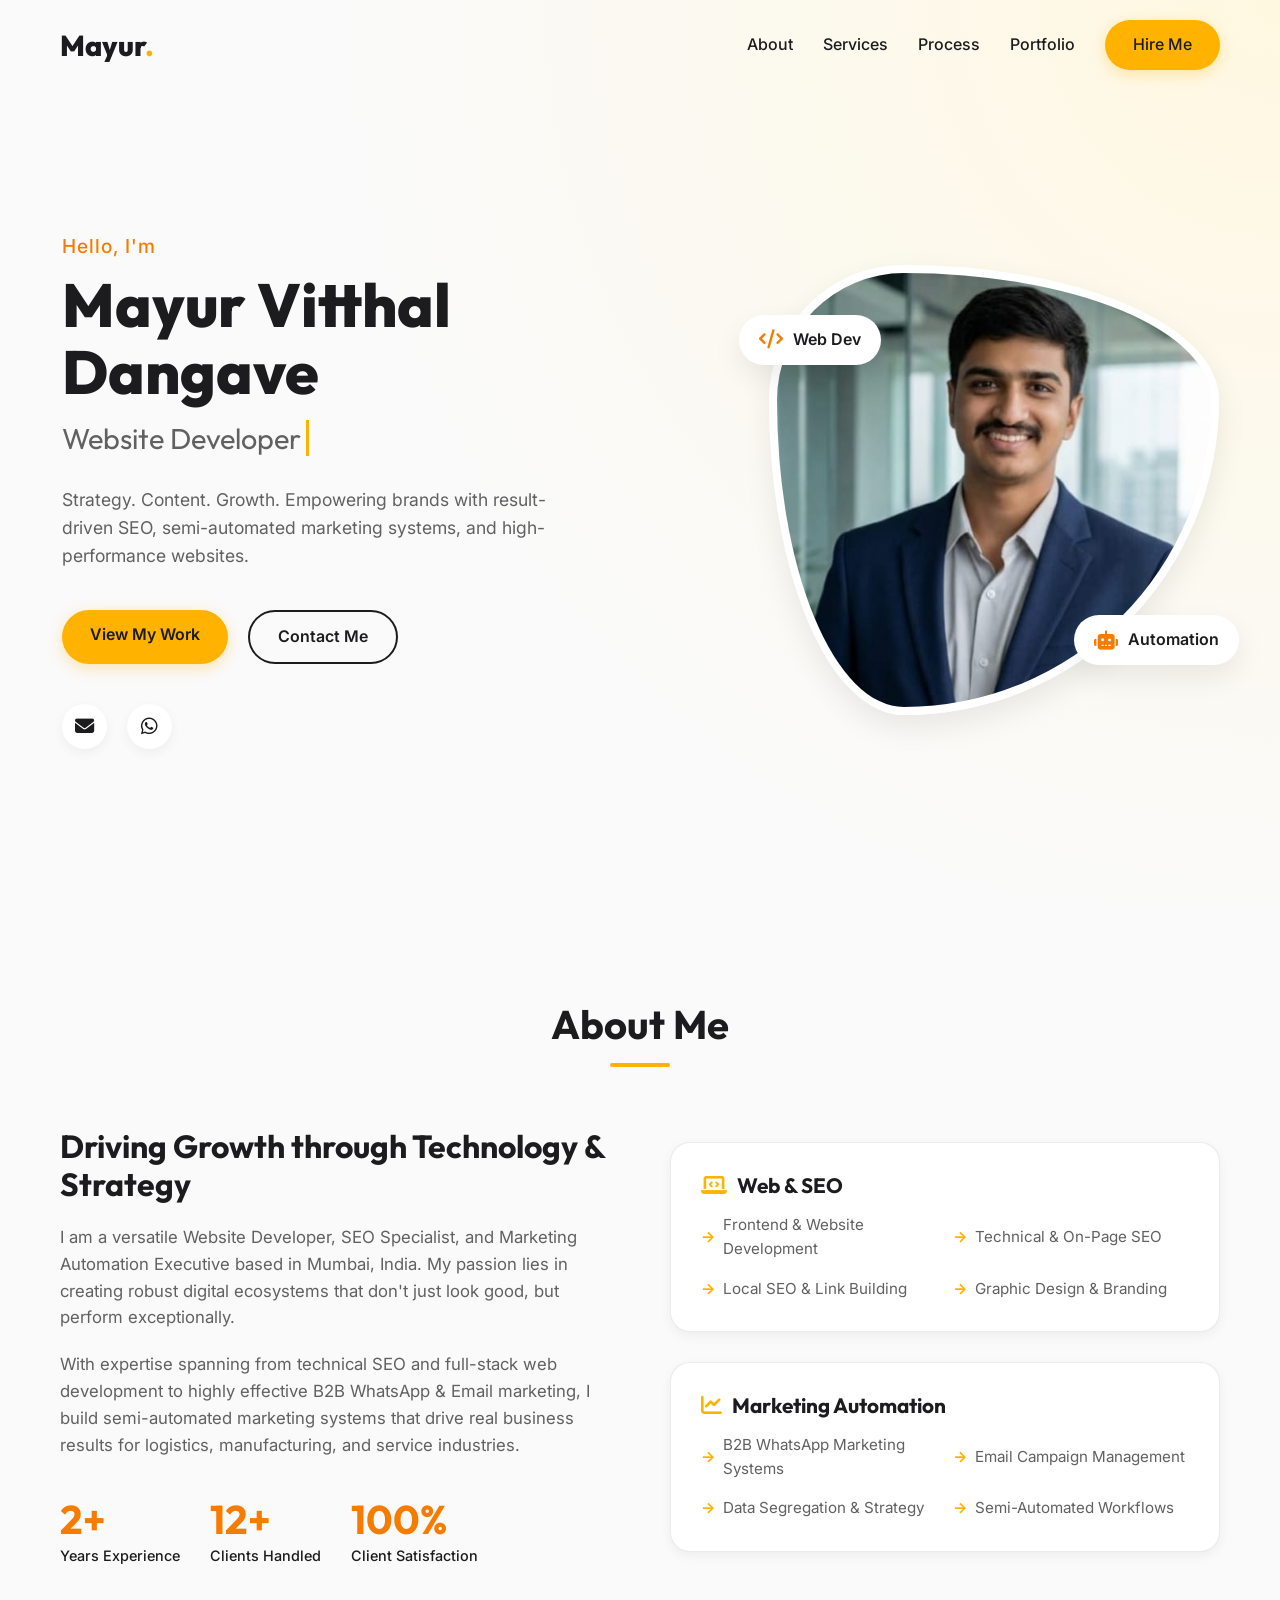
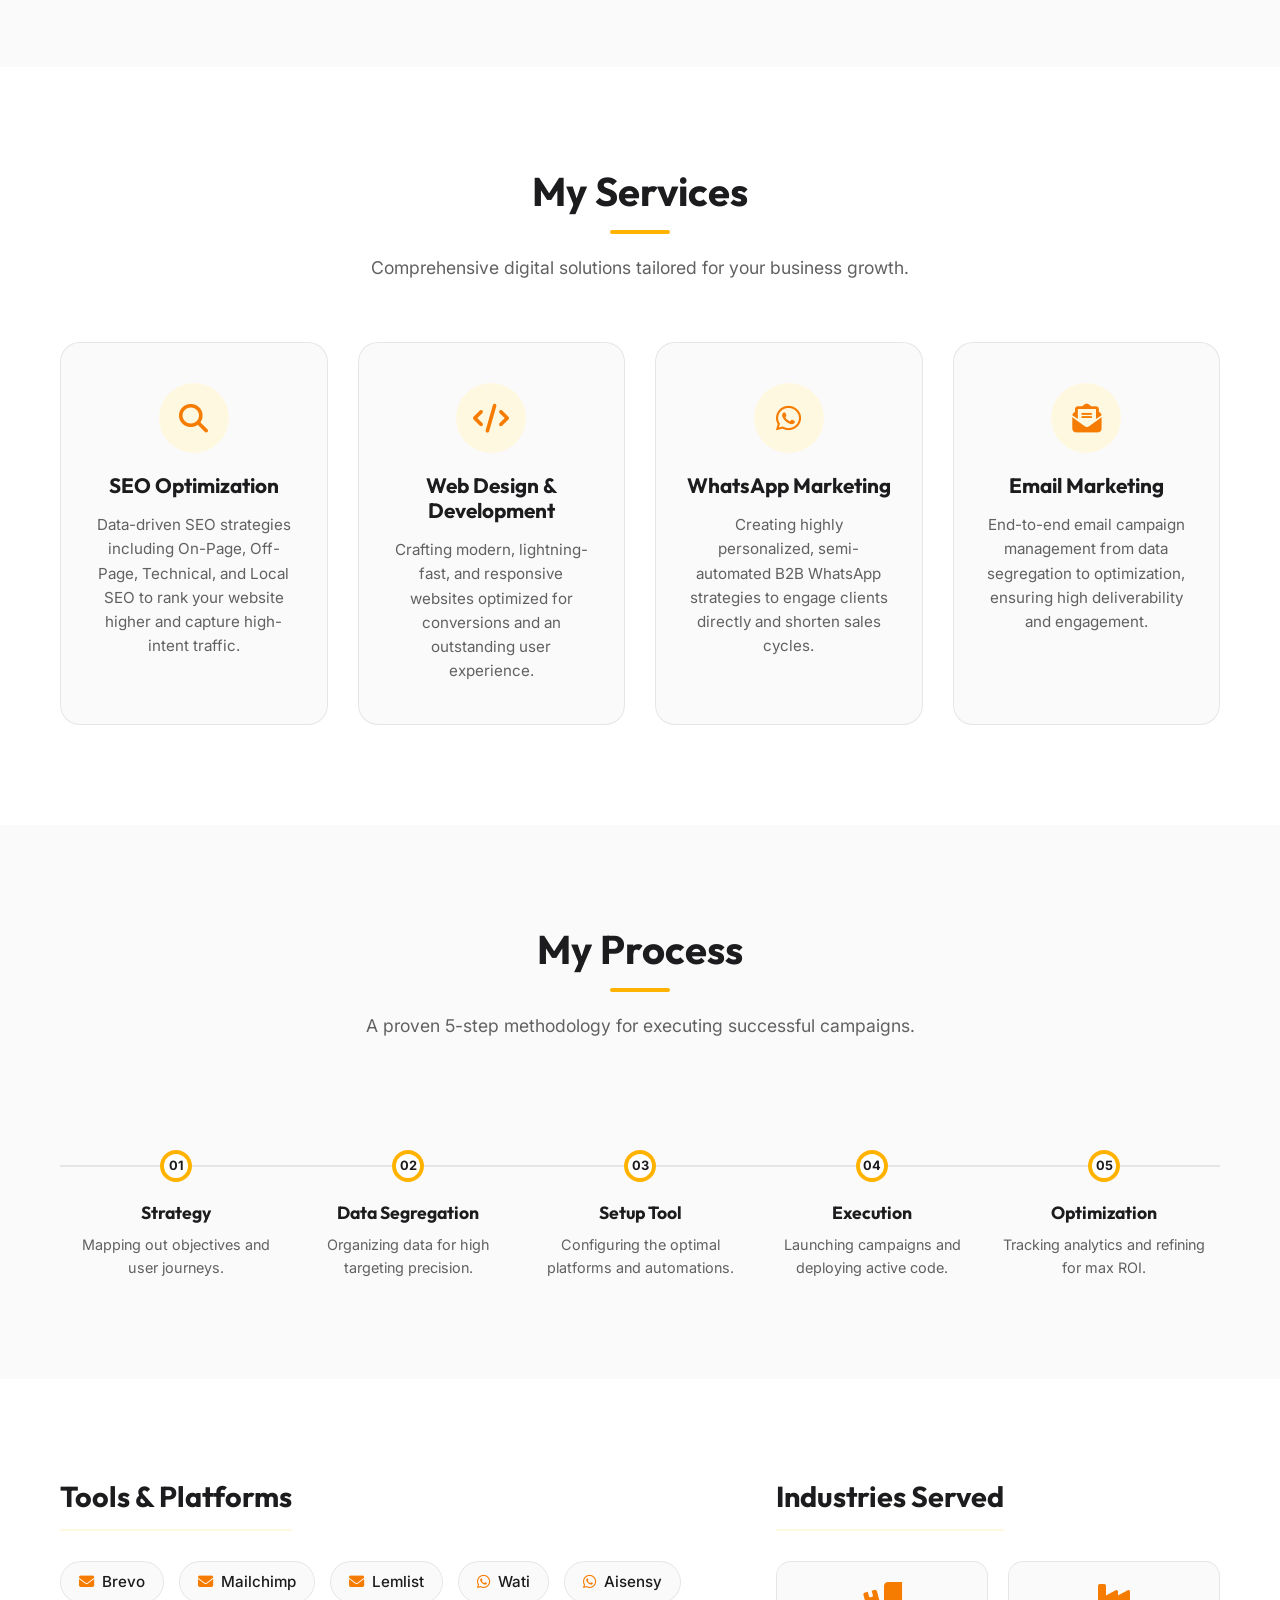
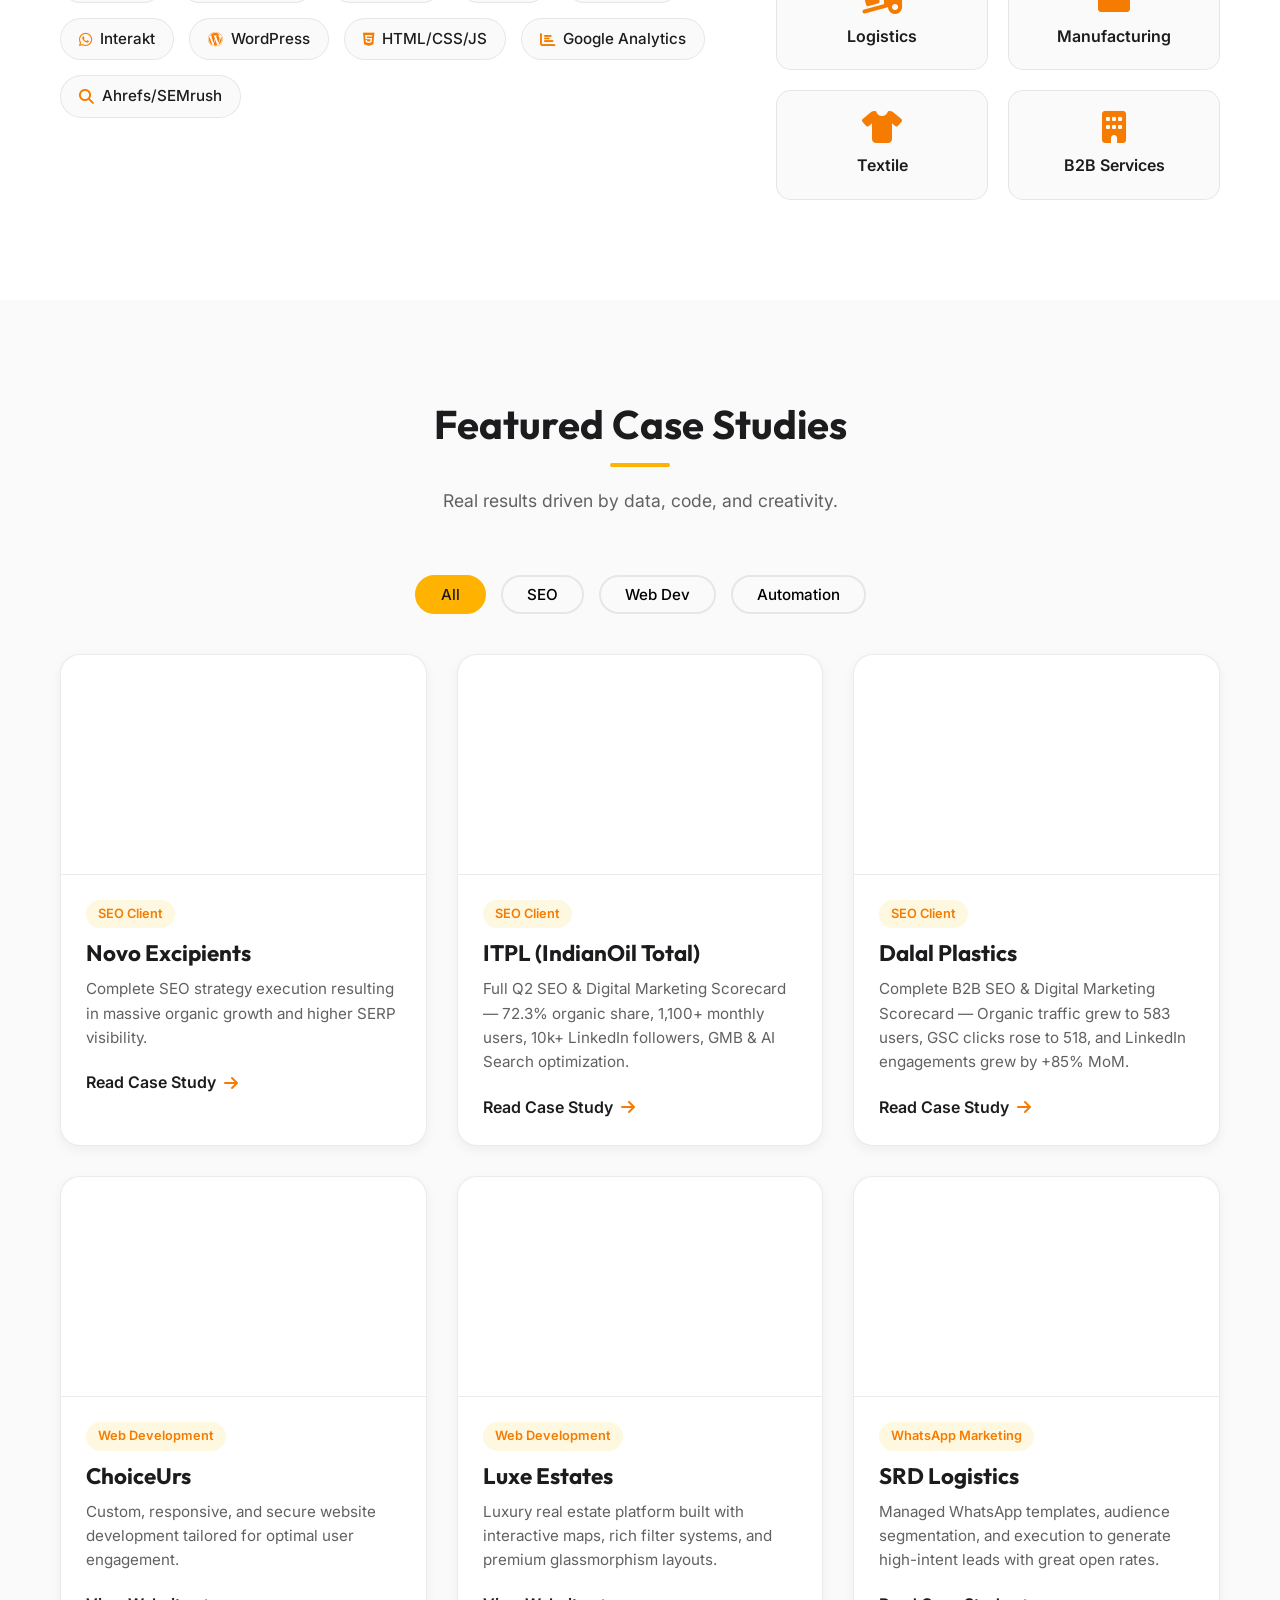
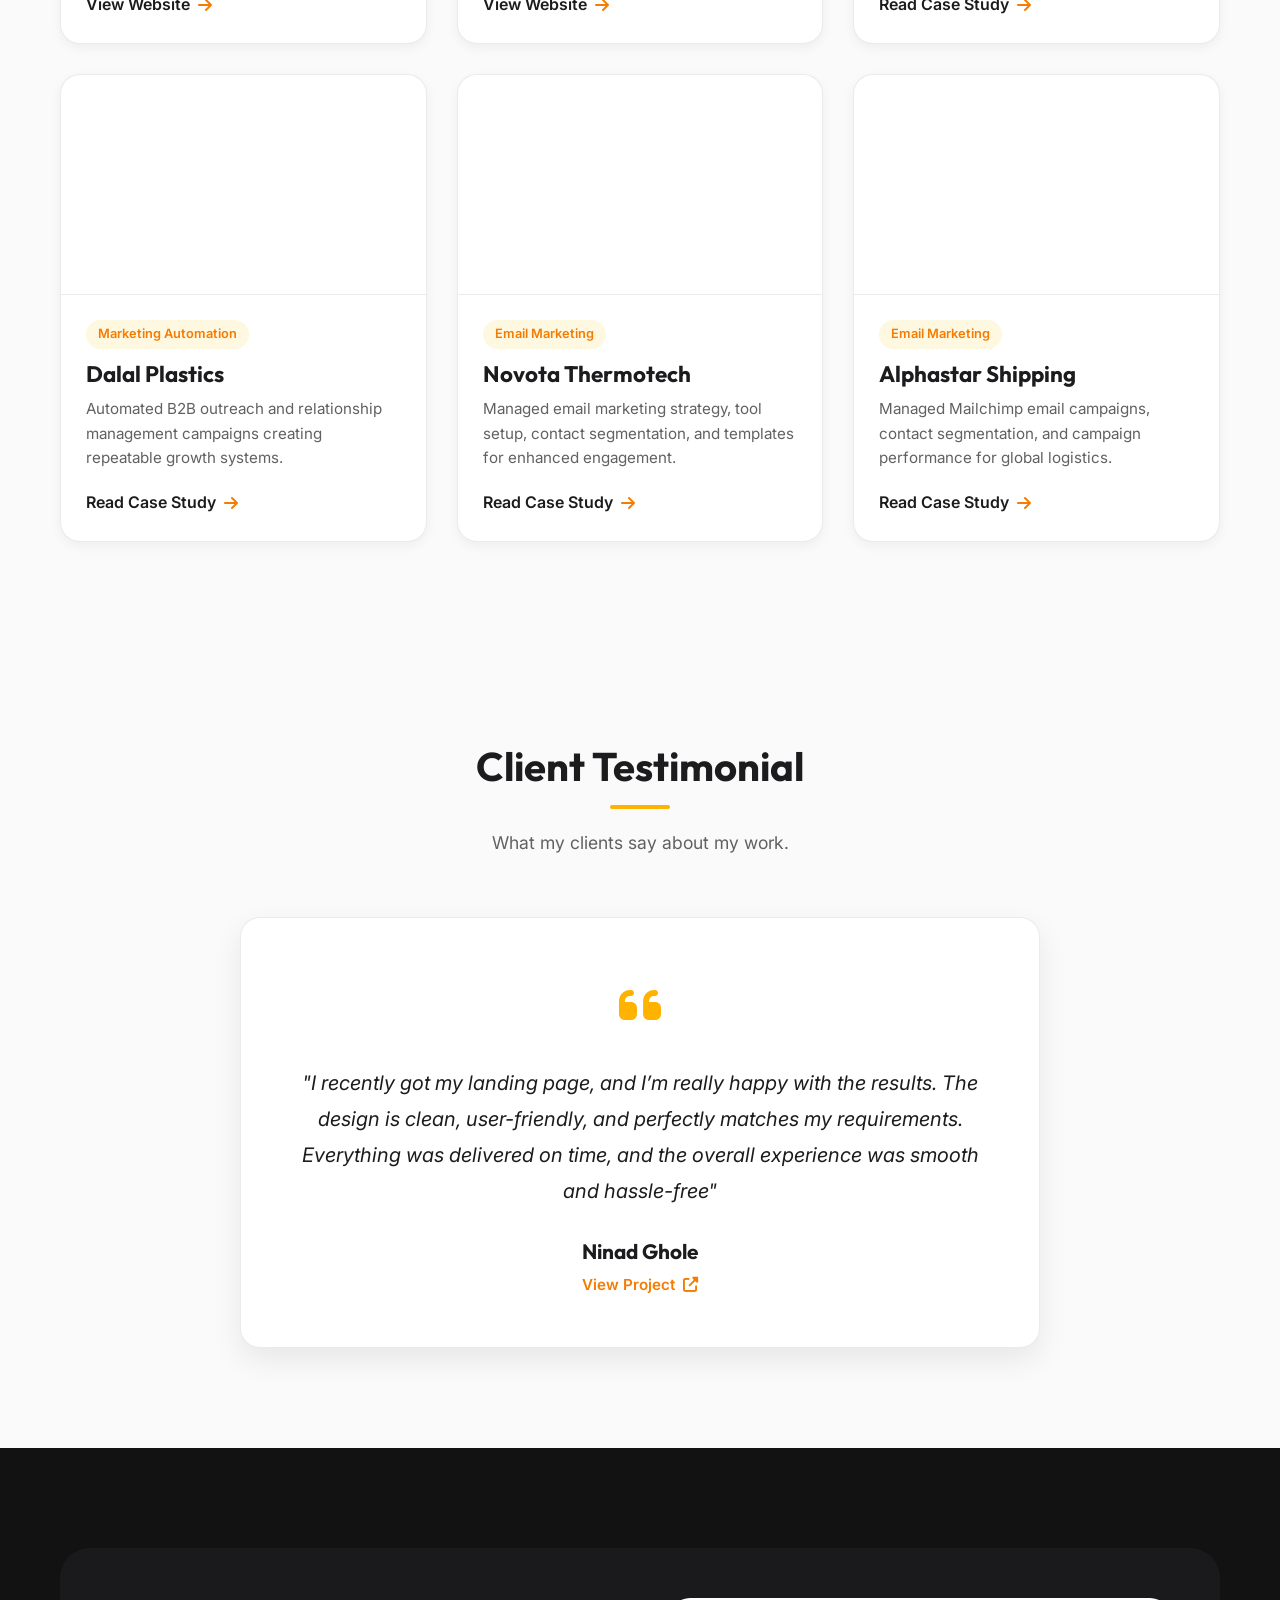
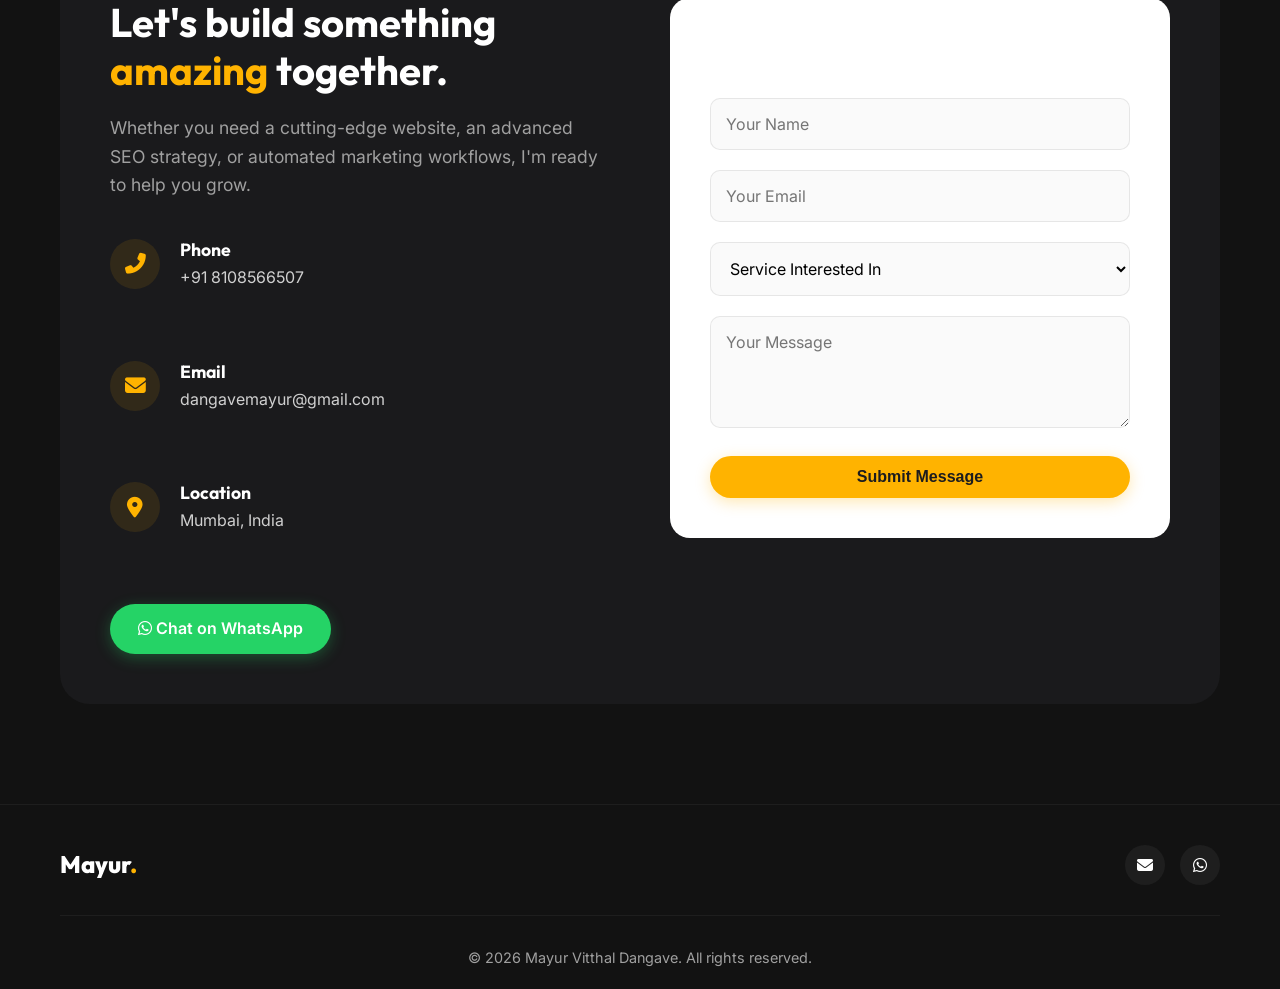
==== commit ae47bdc6: "Add files via upload" ====
--- a/index.html
+++ b/index.html
@@ -15,6 +15,8 @@
     <!-- Font Awesome for Icons -->
     <link rel="stylesheet" href="https://cdnjs.cloudflare.com/ajax/libs/font-awesome/6.4.0/css/all.min.css">
     <link rel="stylesheet" href="style.css">
+    <!-- Mailchimp -->
+    <script id="mcjs">!function(c,h,i,m,p){m=c.createElement(h),p=c.getElementsByTagName(h)[0],m.async=1,m.src=i,p.parentNode.insertBefore(m,p)}(document,"script","https://chimpstatic.com/mcjs-connected/js/users/f3855d22246efde5855459e48/d175ec799abc95fbc021b58ff.js");</script>
 </head>
 
 <body>
@@ -285,8 +287,8 @@
                     </div>
                     <div class="card-content">
                         <span class="category-tag">SEO Client</span>
-                        <h3>ITPL</h3>
-                        <p>Achieved 72% traffic from organic search with consistent keyword expansion and technical SEO.</p>
+                        <h3>ITPL (IndianOil Total)</h3>
+                        <p>Full Q2 SEO & Digital Marketing Scorecard — 72.3% organic share, 1,100+ monthly users, 10k+ LinkedIn followers, GMB & AI Search optimization.</p>
                         <a href="itpl.html" class="read-more">Read Case Study <i class="fas fa-arrow-right"></i></a>
                     </div>
                 </div>
@@ -298,7 +300,7 @@
                     <div class="card-content">
                         <span class="category-tag">SEO Client</span>
                         <h3>Dalal Plastics</h3>
-                        <p>Improved SEO visibility and website health, doubling the top 3 keywords and increasing engagement.</p>
+                        <p>Complete B2B SEO & Digital Marketing Scorecard — Organic traffic grew to 583 users, GSC clicks rose to 518, and LinkedIn engagements grew by +85% MoM.</p>
                         <a href="dalal-plastics-seo.html" class="read-more">Read Case Study <i class="fas fa-arrow-right"></i></a>
                     </div>
                 </div>
@@ -317,14 +319,13 @@
                 <!-- Web Dev Item 2 -->
                 <div class="portfolio-card reveal" data-category="web">
                     <div class="card-img"
-                        style="background-image: url('https://images.unsplash.com/photo-1547658719-da2b51169166?auto=format&fit=crop&q=80&w=600');">
+                        style="background-image: url('https://images.unsplash.com/photo-1512917774080-9991f1c4c750?auto=format&fit=crop&q=80&w=600');">
                     </div>
                     <div class="card-content">
                         <span class="category-tag">Web Development</span>
-                        <h3>Digirazi</h3>
-                        <p>Full stack implementation focusing on sleek UI, modern branding, and lighting-fast load
-                            times.</p>
-                        <a href="#" class="read-more">View Website <i class="fas fa-arrow-right"></i></a>
+                        <h3>Luxe Estates</h3>
+                        <p>Luxury real estate platform built with interactive maps, rich filter systems, and premium glassmorphism layouts.</p>
+                        <a href="https://luxe-estates-mu.vercel.app/" target="_blank" class="read-more">View Website <i class="fas fa-arrow-right"></i></a>
                     </div>
                 </div>
                 <!-- Automation Item 1 (SRD Logistics) -->
@@ -376,6 +377,28 @@
                         <h3>Alphastar Shipping</h3>
                         <p>Managed Mailchimp email campaigns, contact segmentation, and campaign performance for global logistics.</p>
                         <a href="alphastar-shipping.html" class="read-more">Read Case Study <i class="fas fa-arrow-right"></i></a>
+                    </div>
+                </div>
+            </div>
+        </div>
+    </section>
+
+    <!-- Testimonials Section -->
+    <section class="testimonials section-padding" id="testimonials">
+        <div class="container">
+            <div class="section-header reveal">
+                <h2>Client Testimonial</h2>
+                <div class="line"></div>
+                <p>What my clients say about my work.</p>
+            </div>
+            
+            <div class="testimonial-container reveal delay-1">
+                <div class="testimonial-card">
+                    <div class="quote-icon"><i class="fas fa-quote-left"></i></div>
+                    <p class="testimonial-text">"I recently got my landing page, and I’m really happy with the results. The design is clean, user-friendly, and perfectly matches my requirements. Everything was delivered on time, and the overall experience was smooth and hassle-free"</p>
+                    <div class="testimonial-author">
+                        <h4>Ninad Ghole</h4>
+                        <a href="https://ninad-ghole.netlify.app/" target="_blank" class="author-link">View Project <i class="fas fa-external-link-alt"></i></a>
                     </div>
                 </div>
             </div>
--- a/style.css
+++ b/style.css
@@ -749,6 +749,94 @@
     display: none;
 }
 
+/* Testimonials */
+.testimonials {
+    position: relative;
+    overflow: hidden;
+}
+
+.testimonial-container {
+    max-width: 800px;
+    margin: 0 auto;
+    position: relative;
+    z-index: 2;
+}
+
+.testimonial-card {
+    background: var(--surface);
+    padding: 50px;
+    border-radius: 20px;
+    box-shadow: var(--shadow-md);
+    text-align: center;
+    position: relative;
+    border: 1px solid var(--border);
+    transition: var(--transition);
+    animation: float-testimonial 6s ease-in-out infinite;
+}
+
+.testimonial-card:hover {
+    box-shadow: 0 20px 40px rgba(0,0,0,0.1);
+}
+
+@keyframes float-testimonial {
+    0% { transform: translateY(0); }
+    50% { transform: translateY(-10px); }
+    100% { transform: translateY(0); }
+}
+
+.quote-icon {
+    font-size: 3rem;
+    color: var(--primary-light);
+    margin-bottom: 20px;
+    display: inline-block;
+    animation: pulse-quote 2s infinite alternate;
+}
+
+@keyframes pulse-quote {
+    0% { transform: scale(1); }
+    100% { transform: scale(1.1); }
+}
+
+.quote-icon i {
+    color: var(--primary);
+}
+
+.testimonial-text {
+    font-size: 1.25rem;
+    font-style: italic;
+    color: var(--text-main);
+    margin-bottom: 30px;
+    line-height: 1.8;
+}
+
+.testimonial-author h4 {
+    font-size: 1.3rem;
+    color: var(--text-main);
+    margin-bottom: 8px;
+    font-family: var(--font-heading);
+}
+
+.author-link {
+    font-size: 0.95rem;
+    color: var(--primary-dark);
+    font-weight: 600;
+    display: inline-flex;
+    align-items: center;
+    gap: 8px;
+}
+
+.author-link:hover {
+    color: var(--primary);
+}
+
+.author-link i {
+    transition: transform 0.3s ease;
+}
+
+.author-link:hover i {
+    transform: translateX(3px) translateY(-3px);
+}
+
 /* Contact */
 .contact-wrapper {
     display: grid;
@@ -1023,3 +1111,452 @@
         gap: 20px;
     }
 }
+
+/* ==========================================================================
+   SEO Case Study Template Styles
+   ========================================================================== */
+.case-study-hero {
+    background: linear-gradient(135deg, #0F172A 0%, #1E293B 100%);
+    color: #FFFFFF;
+    padding: 60px 30px;
+    border-radius: 24px;
+    margin-bottom: 50px;
+    box-shadow: 0 20px 40px rgba(15, 23, 42, 0.15);
+    position: relative;
+    overflow: hidden;
+}
+
+.case-study-hero::before {
+    content: '';
+    position: absolute;
+    top: -50px;
+    right: -50px;
+    width: 250px;
+    height: 250px;
+    background: radial-gradient(circle, rgba(255, 179, 0, 0.15) 0%, transparent 70%);
+    border-radius: 50%;
+    pointer-events: none;
+}
+
+.case-hero-top {
+    display: flex;
+    justify-content: space-between;
+    align-items: center;
+    flex-wrap: wrap;
+    gap: 15px;
+    margin-bottom: 20px;
+}
+
+.project-url-badge {
+    display: inline-flex;
+    align-items: center;
+    gap: 8px;
+    background: rgba(255, 255, 255, 0.1);
+    backdrop-filter: blur(10px);
+    border: 1px solid rgba(255, 255, 255, 0.2);
+    color: #FFB300;
+    padding: 8px 18px;
+    border-radius: 50px;
+    font-size: 0.95rem;
+    font-weight: 600;
+    transition: var(--transition);
+}
+
+.project-url-badge:hover {
+    background: #FFB300;
+    color: #0F172A;
+    transform: translateY(-2px);
+}
+
+.case-study-hero h1 {
+    font-size: 2.8rem;
+    color: #FFFFFF;
+    margin-bottom: 15px;
+    font-weight: 800;
+}
+
+.case-study-hero p.about-desc {
+    color: #94A3B8;
+    font-size: 1.1rem;
+    line-height: 1.8;
+    max-width: 900px;
+}
+
+/* Major Goals Component */
+.goals-section {
+    background: #FFFFFF;
+    padding: 40px;
+    border-radius: 20px;
+    border: 1px solid var(--border);
+    box-shadow: var(--shadow-sm);
+    margin-bottom: 50px;
+    text-align: center;
+}
+
+.goals-section h2 {
+    font-size: 2rem;
+    color: var(--text-main);
+    margin-bottom: 30px;
+}
+
+.goals-grid {
+    display: flex;
+    flex-direction: column;
+    gap: 15px;
+    max-width: 650px;
+    margin: 0 auto;
+}
+
+.goal-pill {
+    background: linear-gradient(135deg, #312E81 0%, #4338CA 100%);
+    color: #FFFFFF;
+    padding: 16px 28px;
+    border-radius: 50px;
+    font-weight: 600;
+    font-size: 1.05rem;
+    box-shadow: 0 4px 12px rgba(49, 46, 129, 0.2);
+    display: flex;
+    align-items: center;
+    justify-content: center;
+    gap: 12px;
+    transition: var(--transition);
+}
+
+.goal-pill:hover {
+    transform: translateY(-3px);
+    box-shadow: 0 8px 20px rgba(49, 46, 129, 0.35);
+}
+
+/* Ranking Table Component */
+.ranking-section {
+    background: #090D16;
+    color: #FFFFFF;
+    padding: 40px;
+    border-radius: 20px;
+    margin-bottom: 50px;
+    box-shadow: var(--shadow-md);
+}
+
+.ranking-section h2 {
+    color: #FFFFFF;
+    text-align: center;
+    font-size: 2rem;
+    margin-bottom: 30px;
+}
+
+.seo-table-container {
+    overflow-x: auto;
+}
+
+.seo-table {
+    width: 100%;
+    border-collapse: collapse;
+    text-align: left;
+    min-width: 600px;
+}
+
+.seo-table th {
+    background: #111827;
+    color: #9CA3AF;
+    font-weight: 700;
+    text-transform: uppercase;
+    font-size: 0.85rem;
+    letter-spacing: 1px;
+    padding: 18px 24px;
+    border-bottom: 2px solid #1F2937;
+}
+
+.seo-table td {
+    padding: 20px 24px;
+    border-bottom: 1px solid #1F2937;
+    font-size: 1rem;
+}
+
+.seo-table tr:last-child td {
+    border-bottom: none;
+}
+
+.rank-badge-current {
+    background: #10B981;
+    color: #064E3B;
+    font-weight: 800;
+    padding: 6px 14px;
+    border-radius: 20px;
+    display: inline-block;
+}
+
+.rank-badge-prev {
+    background: #374151;
+    color: #D1D5DB;
+    font-weight: 600;
+    padding: 6px 14px;
+    border-radius: 20px;
+    display: inline-block;
+}
+
+.rank-jump {
+    color: #34D399;
+    font-size: 0.85rem;
+    font-weight: 700;
+    margin-left: 8px;
+}
+
+/* Strategy Grid ("What Did We Do?") */
+.strategy-section {
+    margin-bottom: 50px;
+}
+
+.strategy-grid {
+    display: grid;
+    grid-template-columns: repeat(auto-fit, minmax(280px, 1fr));
+    gap: 25px;
+    margin-top: 30px;
+}
+
+.strategy-card {
+    background: var(--surface);
+    padding: 30px;
+    border-radius: 18px;
+    border: 1px solid var(--border);
+    box-shadow: var(--shadow-sm);
+    transition: var(--transition);
+}
+
+.strategy-card:hover {
+    transform: translateY(-5px);
+    box-shadow: var(--shadow-md);
+    border-color: var(--primary);
+}
+
+.strategy-card .icon-box {
+    width: 50px;
+    height: 50px;
+    background: var(--primary-light);
+    color: var(--primary-dark);
+    border-radius: 12px;
+    display: flex;
+    align-items: center;
+    justify-content: center;
+    font-size: 1.4rem;
+    margin-bottom: 20px;
+}
+
+.strategy-card h4 {
+    font-size: 1.25rem;
+    margin-bottom: 10px;
+    color: var(--text-main);
+}
+
+.strategy-card p {
+    color: var(--text-muted);
+    font-size: 0.98rem;
+    line-height: 1.7;
+}
+
+/* SEMRush Dashboard */
+.semrush-section {
+    background: #F3F4F6;
+    padding: 40px;
+    border-radius: 20px;
+    border: 1px solid #E5E7EB;
+    margin-bottom: 50px;
+}
+
+.semrush-section h2 {
+    font-size: 2rem;
+    text-align: center;
+    margin-bottom: 30px;
+    color: #111827;
+}
+
+.semrush-stats-grid {
+    display: grid;
+    grid-template-columns: repeat(auto-fit, minmax(180px, 1fr));
+    gap: 20px;
+    margin-bottom: 40px;
+}
+
+.semrush-card {
+    background: #FFFFFF;
+    padding: 24px 20px;
+    border-radius: 16px;
+    border: 1px solid #E5E7EB;
+    box-shadow: 0 4px 10px rgba(0, 0, 0, 0.03);
+    text-align: center;
+}
+
+.semrush-card .label {
+    font-size: 0.88rem;
+    color: #6B7280;
+    text-transform: uppercase;
+    font-weight: 600;
+    margin-bottom: 8px;
+    display: block;
+}
+
+.semrush-card .value {
+    font-size: 1.8rem;
+    font-weight: 800;
+    color: #111827;
+    margin-bottom: 4px;
+}
+
+.semrush-card .change {
+    font-size: 0.85rem;
+    font-weight: 700;
+    color: #10B981;
+    display: inline-flex;
+    align-items: center;
+    gap: 4px;
+}
+
+.intent-badge {
+    padding: 4px 10px;
+    border-radius: 6px;
+    font-size: 0.75rem;
+    font-weight: 700;
+    display: inline-block;
+}
+
+.intent-nav { background: #EDE9FE; color: #6D28D9; }
+.intent-info { background: #E0F2FE; color: #0369A1; }
+.intent-comm { background: #FEF3C7; color: #B45309; }
+
+/* Enhanced SEO Scorecard Components */
+.scorecard-banner {
+    background: linear-gradient(135deg, #065F46 0%, #047857 50%, #059669 100%);
+    color: #FFFFFF;
+    padding: 24px 30px;
+    border-radius: 16px;
+    margin-bottom: 30px;
+    display: flex;
+    justify-content: space-between;
+    align-items: center;
+    flex-wrap: wrap;
+    gap: 15px;
+}
+
+.scorecard-banner .period-tag {
+    background: rgba(255, 255, 255, 0.2);
+    backdrop-filter: blur(10px);
+    padding: 6px 16px;
+    border-radius: 50px;
+    font-weight: 600;
+    font-size: 0.9rem;
+}
+
+.summary-cards-grid {
+    display: grid;
+    grid-template-columns: repeat(auto-fit, minmax(240px, 1fr));
+    gap: 20px;
+    margin-bottom: 40px;
+}
+
+.summary-card {
+    background: #FFFFFF;
+    border-radius: 16px;
+    padding: 24px;
+    border: 1px solid #E5E7EB;
+    box-shadow: 0 4px 12px rgba(0, 0, 0, 0.04);
+    transition: var(--transition);
+}
+
+.summary-card:hover {
+    transform: translateY(-4px);
+    box-shadow: 0 10px 24px rgba(0, 0, 0, 0.08);
+    border-color: #10B981;
+}
+
+.summary-card .card-icon {
+    width: 48px;
+    height: 48px;
+    border-radius: 12px;
+    background: #ECFDF5;
+    color: #059669;
+    display: flex;
+    align-items: center;
+    justify-content: center;
+    font-size: 1.3rem;
+    margin-bottom: 16px;
+}
+
+.summary-card .val {
+    font-size: 2.2rem;
+    font-weight: 800;
+    color: #111827;
+    line-height: 1.1;
+    margin-bottom: 6px;
+}
+
+.summary-card .subtext {
+    font-size: 0.88rem;
+    color: #6B7280;
+    line-height: 1.5;
+}
+
+.ai-keyword-card {
+    background: linear-gradient(135deg, #111827 0%, #1F2937 100%);
+    border: 1px solid rgba(255, 255, 255, 0.1);
+    border-radius: 16px;
+    padding: 24px;
+    color: #F9FAFB;
+    margin-bottom: 20px;
+}
+
+.ai-keyword-card .ai-tag {
+    display: inline-flex;
+    align-items: center;
+    gap: 6px;
+    background: linear-gradient(135deg, #4285F4, #9B51E0);
+    color: #FFFFFF;
+    font-size: 0.75rem;
+    font-weight: 700;
+    padding: 4px 12px;
+    border-radius: 50px;
+    margin-bottom: 12px;
+}
+
+.gmb-grid {
+    display: grid;
+    grid-template-columns: repeat(auto-fit, minmax(300px, 1fr));
+    gap: 25px;
+    margin-top: 25px;
+}
+
+.gmb-card {
+    background: #FFFFFF;
+    border: 1px solid #E5E7EB;
+    border-radius: 18px;
+    padding: 28px;
+    box-shadow: 0 4px 15px rgba(0, 0, 0, 0.04);
+}
+
+.gmb-card h4 {
+    font-size: 1.2rem;
+    color: #111827;
+    margin-bottom: 6px;
+    display: flex;
+    align-items: center;
+    gap: 10px;
+}
+
+.rating-badge {
+    display: inline-flex;
+    align-items: center;
+    gap: 5px;
+    background: #FEF3C7;
+    color: #D97706;
+    font-weight: 700;
+    font-size: 0.85rem;
+    padding: 4px 10px;
+    border-radius: 20px;
+}
+
+@media (max-width: 768px) {
+    .case-study-hero { padding: 40px 20px; }
+    .case-study-hero h1 { font-size: 2rem; }
+    .goals-section, .ranking-section, .semrush-section { padding: 25px 20px; }
+    .summary-cards-grid, .gmb-grid { grid-template-columns: 1fr; }
+}
+
+
